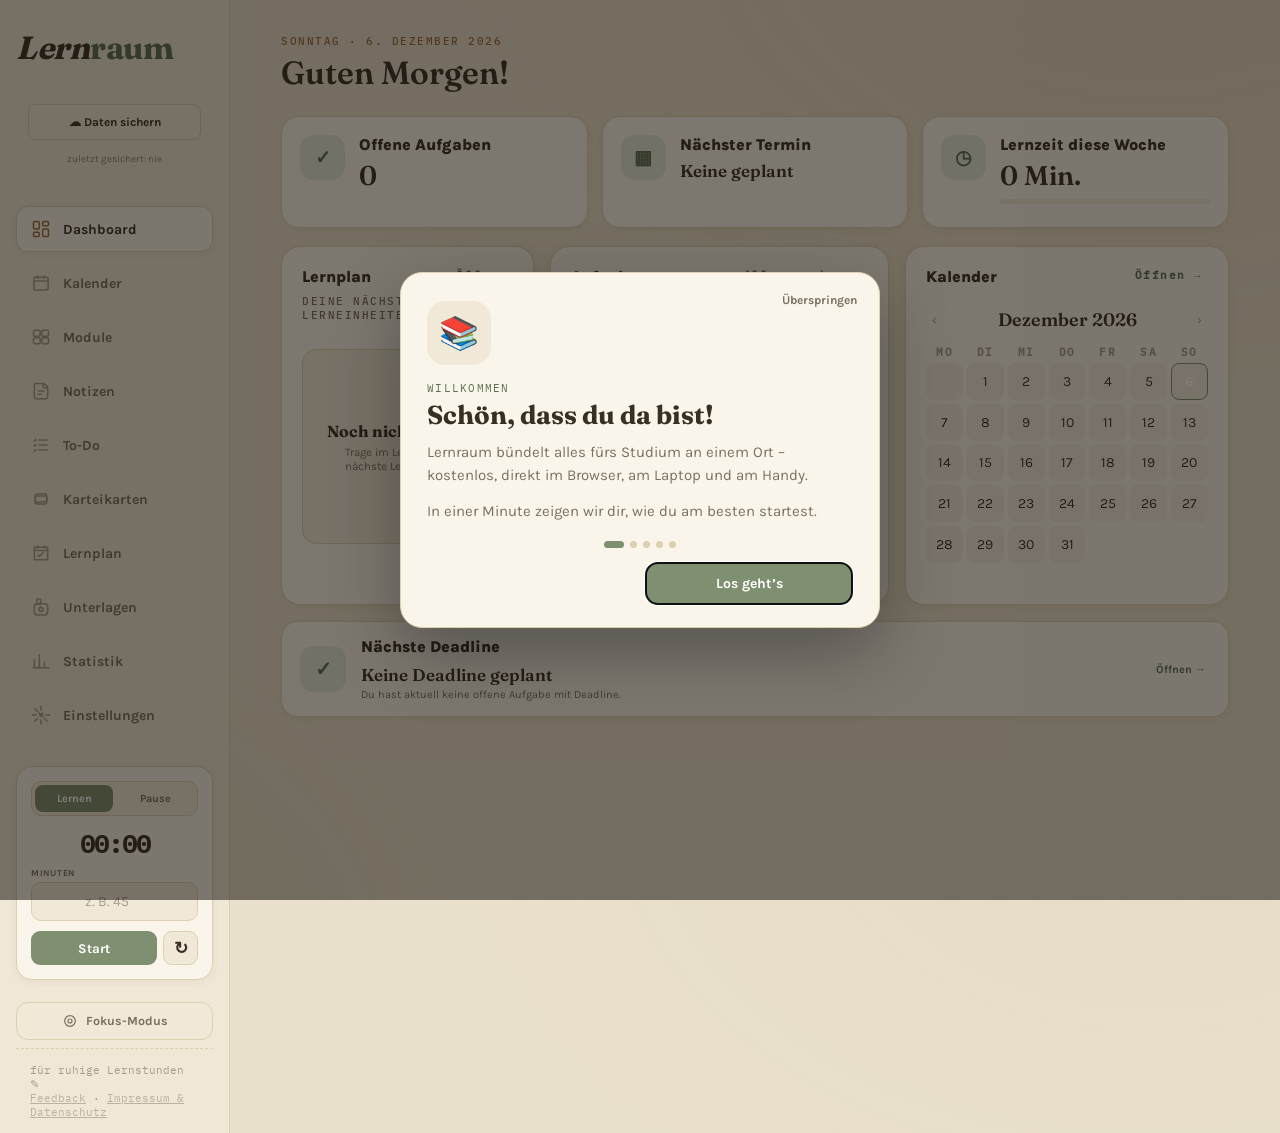
==== index.html @ cc583089 "Code aufräumen und automatische Cloud-Synchronisierung reparieren - Ungenutzten Ordner modules/ entf" ====
<!-- ULTIMATE CACHE BUST 1789375002148255000 -->
<!-- GITHUB PAGES CACHE PURGE 9999999999999999999 -->
<!-- Cache bust 20260914-FORCE-RELOAD -->
<!DOCTYPE html>
<html lang="de">
<head>
<meta charset="utf-8"/>
<meta content="width=device-width, initial-scale=1.0" name="viewport"/>
<title>Lernraum – kostenlose Lern-App für Studium und Schule</title>
<meta name="description" content="Lernraum ist eine kostenlose Lern-App mit Notizen, Kalender, Karteikarten und Lernplänen. Direkt im Browser, auf Laptop und Handy."/>
<meta property="og:type" content="website"/>
<meta property="og:site_name" content="Lernraum"/>
<meta property="og:title" content="Lernraum – kostenlose Lern-App für Studium und Schule"/>
<meta property="og:description" content="Notizen, Kalender, Karteikarten und Lernpläne an einem Ort. Kostenlos, direkt im Browser."/>
<meta property="og:url" content="https://felixkuehsling.github.io/Lernraum/"/>
<meta property="og:image" content="https://felixkuehsling.github.io/Lernraum/assets/og-image.png"/>
<meta property="og:image:width" content="1200"/>
<meta property="og:image:height" content="630"/>
<meta property="og:locale" content="de_AT"/>
<meta name="twitter:card" content="summary_large_image"/>
<link rel="icon" href="favicon.ico" sizes="any"/>
<link rel="icon" type="image/png" sizes="32x32" href="assets/favicon-32.png"/>
<meta content="#7E9070" name="theme-color"/>
<meta content="yes" name="apple-mobile-web-app-capable"/>
<meta content="default" name="apple-mobile-web-app-status-bar-style"/>
<meta content="Lernraum" name="apple-mobile-web-app-title"/>
<link href="manifest.json" rel="manifest"/>
<link href="assets/app-icon-192.png" rel="apple-touch-icon"/>
<link href="assets/fonts/fonts.css" rel="stylesheet"/>
<link href="style.css?v=38" rel="stylesheet"/>
<style id="dashboard-v3-overrides">
/* Dashboard V3 - nur fuer die neue Startseite */
#view-dashboard .dash-new-stats{
  display:grid !important;
  grid-template-columns:repeat(3,minmax(0,1fr)) !important;
  gap:14px !important;
}
#view-dashboard .dash-new-stats .dash-new-stat{
  display:flex !important;
}
#view-dashboard .dash-new-stats .dash-new-stat:nth-child(2){
  display:flex !important;
}
#view-dashboard .dash-new-main-grid{
  display:grid !important;
  grid-template-columns:minmax(230px,.78fr) minmax(300px,1.05fr) minmax(300px,1fr) !important;
  gap:16px !important;
  align-items:stretch !important;
}
#view-dashboard .dash-plan-card{min-width:0 !important;}
#view-dashboard .dash-plan-preview{
  display:flex;
  flex-direction:column;
  gap:9px;
  margin-top:8px;
}
#view-dashboard .dash-plan-empty{
  min-height:195px;
  display:flex;
  flex-direction:column;
  align-items:center;
  justify-content:center;
  text-align:center;
  color:var(--ink-soft);
  background:var(--bg-soft);
  border:1px solid var(--line);
  border-radius:14px;
  padding:22px;
}
#view-dashboard .dash-plan-empty strong{
  color:var(--ink);
  font-family:'Fraunces',serif;
  font-size:16px;
  margin-bottom:4px;
}
#view-dashboard .dash-plan-item{
  display:grid;
  grid-template-columns:52px minmax(0,1fr) auto;
  align-items:center;
  gap:11px;
  padding:12px 13px;
  border:1px solid var(--line);
  border-radius:13px;
  background:var(--bg-soft);
}
#view-dashboard .dash-plan-date{
  text-align:center;
  padding-right:10px;
  border-right:1px solid var(--line);
}
#view-dashboard .dash-plan-date strong{
  display:block;
  font-family:'Fraunces',serif;
  font-size:19px;
  line-height:1;
}
#view-dashboard .dash-plan-date span{
  display:block;
  margin-top:3px;
  color:var(--ink-faint);
  font:9px 'IBM Plex Mono',monospace;
  text-transform:uppercase;
}
#view-dashboard .dash-plan-info{min-width:0;}
#view-dashboard .dash-plan-info strong,
#view-dashboard .dash-plan-info small{
  display:block;
  overflow:hidden;
  text-overflow:ellipsis;
  white-space:nowrap;
}
#view-dashboard .dash-plan-info strong{font-size:12.5px;}
#view-dashboard .dash-plan-info small{margin-top:4px;color:var(--ink-soft);font-size:10.5px;}
#view-dashboard .dash-plan-time{color:var(--sage-dark);font:10px 'IBM Plex Mono',monospace;white-space:nowrap;}
#view-dashboard .dash-deadline-bar{
  width:100% !important;
  display:flex !important;
  align-items:center !important;
  gap:15px !important;
  margin-top:16px !important;
  padding:15px 18px !important;
  background:var(--surface) !important;
  border:1px solid var(--line) !important;
  border-radius:16px !important;
  box-shadow:var(--shadow-sm) !important;
}
#view-dashboard .dash-deadline-icon{
  width:46px;height:46px;flex:0 0 46px;display:grid;place-items:center;
  border-radius:14px;background:var(--sage-tint);color:var(--sage-dark);font-size:20px;font-weight:700;
}
#view-dashboard .dash-deadline-content{flex:1;min-width:0;}
#view-dashboard .dash-deadline-title{
  margin-top:3px;font-family:'Fraunces',serif;font-size:17px;font-weight:600;color:var(--ink);
  overflow:hidden;text-overflow:ellipsis;white-space:nowrap;
}
#view-dashboard .dash-deadline-meta{margin-top:3px;color:var(--ink-soft);font-size:11px;}
#view-dashboard .dash-deadline-open{
  flex:0 0 auto;border:0;background:transparent;color:var(--sage-dark);font-size:11px;font-weight:700;cursor:pointer;padding:8px 4px;
}
#view-dashboard .dash-deadline-bar.urgent{border-color:rgba(166,95,73,.35) !important;}
#view-dashboard .dash-deadline-bar.urgent .dash-deadline-icon{background:var(--rust-tint);color:var(--rust);}
#view-dashboard .dash-cal-extra-dots{
  position:absolute;left:50%;bottom:3px;transform:translateX(-50%);display:flex;gap:2px;pointer-events:none;
}
#view-dashboard .dash-cal-extra-dot{width:4px;height:4px;border-radius:50%;display:block;}
#view-dashboard .dash-cal-extra-dot.task{background:var(--sage-dark);}
#view-dashboard .dash-cal-extra-dot.plan{background:var(--dusk);}
#view-dashboard .mini-cal-day.today .dash-cal-extra-dot{background:#fff;}
#view-dashboard .dash-new-bottom-grid{display:none !important;}
@media(max-width:1150px){
  #view-dashboard .dash-new-stats{grid-template-columns:repeat(3,minmax(0,1fr)) !important;}
  #view-dashboard .dash-new-main-grid{grid-template-columns:1fr 1fr !important;}
  #view-dashboard .dash-calendar-card{grid-column:1/-1 !important;}
}
@media(max-width:760px){
  #view-dashboard .dash-new-stats,#view-dashboard .dash-new-main-grid{grid-template-columns:1fr !important;}
  #view-dashboard .dash-calendar-card{grid-column:auto !important;}
  #view-dashboard .dash-deadline-bar{align-items:flex-start !important;flex-wrap:wrap !important;}
  #view-dashboard .dash-deadline-open{width:100%;padding-left:61px;text-align:left;}
  #view-dashboard .dash-plan-item{grid-template-columns:46px minmax(0,1fr);}
  #view-dashboard .dash-plan-time{grid-column:2;}
}
/* ============================================================
   DASHBOARD – EINHEITLICHE ÜBERSCHRIFTEN
   Alle Kartenüberschriften wie "Offene Aufgaben"
============================================================ */
#view-dashboard .dash-stat-title,
#view-dashboard .dash-section-title,
#view-dashboard .dash-deadline-content > .eyebrow {
  font-family:'Karla', sans-serif !important;
  font-size:12px !important;
  font-weight:700 !important;
  line-height:1.25 !important;
  letter-spacing:0 !important;
  text-transform:none !important;
  color:var(--ink) !important;
}
#view-dashboard .dash-section-title,
#view-dashboard .dash-deadline-content > .eyebrow {
  margin:0 !important;
}
#view-dashboard .dash-card-header {
  align-items:flex-start !important;
}
</style>
<style id="calendar-events-fix">.lr-cal-day{overflow:visible!important;}.lr-cal-events{overflow:visible!important;}</style>
<style id="dashboard-heading-final-fix">
/* FINAL: alle Dashboard-Kartenüberschriften exakt gleich */
#view-dashboard .dash-card-title{
  font-family:'Karla', sans-serif !important;
  font-size:16px !important;
  font-weight:800 !important;
  line-height:1.25 !important;
  letter-spacing:0 !important;
  text-transform:none !important;
  color:var(--ink) !important;
  margin:0 0 7px 0 !important;
}
#view-dashboard .dash-new-stat{
  align-items:flex-start !important;
}
#view-dashboard .dash-stat-content{
  display:flex !important;
  flex-direction:column !important;
  align-items:flex-start !important;
  justify-content:flex-start !important;
  min-width:0 !important;
}
#view-dashboard .dash-stat-number{
  margin:0 !important;
}
#view-dashboard .dash-stat-progress{
  margin-top:9px !important;
}
#view-dashboard .dash-card-header{
  align-items:flex-start !important;
}
/* "Meine Aufgaben" bleibt alleine, ohne zweite Heute-Registerkarte */
#view-dashboard .dash-task-tabs{
  gap:0 !important;
}
</style>
</head>
     <script data-goatcounter="https://lernraum.goatcounter.com/count"
           async src="//gc.zgo.at/count.js"></script>
<body>
<div class="app">
<!-- ======================================================
         SIDEBAR
 ======================================================= -->
<div class="sidebar">
<div class="brand">
      Lern<span>raum</span>
</div>
<button id="lernraum-sync-button" class="sync-button" onclick="openSyncDialog()" type="button" style="width:calc(100% - 24px); margin:12px 12px 0 12px; padding:10px 0; border:1px solid var(--line); border-radius:8px; background:var(--bg-soft); color:var(--ink); font-family:inherit; font-size:12px; font-weight:700; cursor:pointer;">☁ Daten sichern</button>
<div id="lernraum-sync-status" style="margin:5px 12px 0 12px; text-align:center; font-family:inherit; font-size:10px; line-height:1.3; color:var(--ink); opacity:.55;">zuletzt gesichert: nie</div>
<button class="pwa-install-btn" hidden="" id="pwa-install-btn" onclick="installLernraumApp()" type="button">
<span aria-hidden="true">↧</span>
<span>App installieren</span>
</button>
<div style="padding:12px 0;"></div>
<div class="nav-item active" data-view="dashboard">
<svg class="ico" fill="none" stroke="currentColor" stroke-width="1.8" viewbox="0 0 24 24">
<rect height="9" rx="1.5" width="7" x="3" y="3"></rect>
<rect height="5" rx="1.5" width="7" x="14" y="3"></rect>
<rect height="9" rx="1.5" width="7" x="14" y="12"></rect>
<rect height="5" rx="1.5" width="7" x="3" y="16"></rect>
</svg>
       Dashboard
   </div>
<div class="nav-item" data-view="calendar">
<svg class="ico" fill="none" stroke="currentColor" stroke-width="1.8" viewbox="0 0 24 24">
<rect height="15.5" rx="2" width="17" x="3.5" y="5"></rect>
<path d="M3.5 9.5h17M8 3v4M16 3v4"></path>
</svg>
    Kalender
   </div>
<div class="nav-item" data-view="modules">
<svg class="ico" fill="none" stroke="currentColor" stroke-width="1.8" viewbox="0 0 24 24">
<rect height="7" rx="1.5" width="8" x="3" y="4"></rect>
<rect height="7" rx="1.5" width="8" x="13" y="4"></rect>
<rect height="7" rx="1.5" width="8" x="3" y="13"></rect>
<rect height="7" rx="1.5" width="8" x="13" y="13"></rect>
</svg>
    Module
   </div>
<div class="nav-item" data-view="notes">
<svg class="ico" fill="none" stroke="currentColor" stroke-width="1.8" viewbox="0 0 24 24">
<path d="M4 19.5V4.8a1.8 1.8 0 0 1 1.8-1.8h9.4L20 6.8V19.5a1.8 1.8 0 0 1-1.8 1.8H5.8A1.8 1.8 0 0 1 4 19.5Z"></path>
<path d="M14.5 3v3.2A1.8 1.8 0 0 0 16.3 8H20"></path>
<path d="M8 12h8M8 16h5"></path>
</svg>
    Notizen
   </div>
<div class="nav-item" data-view="todo">
<svg class="ico" fill="none" stroke="currentColor" stroke-width="1.8" viewbox="0 0 24 24">
<path d="M9 6h11M9 12h11M9 18h11"></path>
<path d="m3.5 6 1 1 2-2M3.5 12l1 1 2-2M3.5 18l1 1 2-2"></path>
</svg>
    To-Do
   </div>
<div class="nav-item" data-view="cards">
<svg class="ico" fill="none" stroke="currentColor" stroke-width="1.8" viewbox="0 0 24 24">
<rect height="9.5" rx="2" transform="rotate(-4 12 10)" width="14" x="5" y="6"></rect>
<rect height="9.5" rx="2" width="14" x="5" y="8.5"></rect>
</svg>
    Karteikarten
   </div>
<div class="nav-item" data-view="planner">
<svg class="ico" fill="none" stroke="currentColor" stroke-width="1.8" viewbox="0 0 24 24">
<path d="M4 5h16v15H4zM8 3v4M16 3v4M4 9h16"></path>
<path d="m8 14 2 2 5-5"></path>
</svg>
       Lernplan
   </div>
<div class="nav-item" data-view="docs">
<svg class="ico" fill="none" stroke="currentColor" stroke-width="1.8" viewbox="0 0 24 24">
<rect height="6.5" rx="1" width="4.5" x="7" y="2.5"></rect>
<rect height="13.5" rx="3.5" width="16" x="4" y="8"></rect>
<circle cx="12" cy="15" r="2.3"></circle>
<path d="M12 12.7v-1.2"></path>
</svg>
       Unterlagen
   </div>
<div class="nav-item" data-view="stats">
<svg class="ico" fill="none" stroke="currentColor" stroke-width="1.8" viewbox="0 0 24 24">
<path d="M4 20V10M10 20V4M16 20v-7M22 20H2"></path>
</svg>
       Statistik
   </div>
<div class="nav-item" data-view="settings">
<svg class="ico" fill="none" stroke="currentColor" stroke-width="1.8" viewbox="0 0 24 24">
<circle cx="12" cy="12" r="1.5"></circle>
<path d="M12 1v6m0 10v6M4.22 4.22l4.24 4.24m2.12 2.12l4.24 4.24M1 12h6m10 0h6M4.22 19.78l4.24-4.24m2.12-2.12l4.24-4.24M19.78 19.78l-4.24-4.24m-2.12-2.12l-4.24-4.24"></path>
</svg>
       Einstellungen
   </div>
<div class="lernuhr-widget" id="lernuhr-widget">
<div class="lernuhr-label">Lernuhr</div>
</div>
<div class="sidebar-foot">
        für ruhige Lernstunden ✎<br>
  <a href="#" onclick="openFeedbackDialog(); return false;" style="color:inherit; font-size:11px; opacity:.7;">Feedback</a> · 
<a href="rechtliches.html" style="color:inherit; font-size:11px; opacity:.7;">Impressum &amp; Datenschutz</a>
  </div>
</div>
<!-- ======================================================
       HAUPTBEREICH
======================================================= -->
<div class="main">
<!-- ====================================================
          DASHBOARD
  ===================================================== -->
<div class="view active" id="view-dashboard">
  <div class="dash-new-head">
    <div class="eyebrow" id="dash-date"></div>
    <h1 class="view-title" id="dash-greeting">Guten Tag!</h1>
  </div>
  <div class="dash-new-stats">
    <div class="dash-new-stat">
      <div class="dash-stat-icon">&#10003;</div>
      <div class="dash-stat-content">
        <div class="dash-card-title">Offene Aufgaben</div>
        <div class="dash-stat-number" id="stat-todos">0</div>
      </div>
    </div>
    <div class="dash-new-stat">
      <div class="dash-stat-icon">&#9638;</div>
      <div class="dash-stat-content">
        <div class="dash-card-title">N&auml;chster Termin</div>
        <div class="dash-stat-number dash-stat-next" id="stat-next">-</div>
      </div>
    </div>
    <div class="dash-new-stat">
      <div class="dash-stat-icon sage">&#9719;</div>
      <div class="dash-stat-content" style="width:100%;">
        <div class="dash-card-title">Lernzeit diese Woche</div>
        <div class="dash-stat-number" id="dash-week-learning">0 Min.</div>
        <div class="dash-stat-progress">
          <div id="dash-stat-progress-fill" style="width:0%"></div>
        </div>
      </div>
    </div>
  </div>
  <div class="dash-new-main-grid">
    <div class="dash-new-card dash-plan-card">
      <div class="dash-card-header">
        <div>
          <div class="dash-card-title">Lernplan</div>
          <div class="dash-section-date">Deine n&auml;chsten Lerneinheiten</div>
        </div>
        <button class="link-btn" onclick="goToView('planner')">&Ouml;ffnen &rarr;</button>
      </div>
      <div class="dash-plan-preview" id="dash-plan-preview">
        <div class="dash-plan-empty">
          <strong>Noch nichts geplant</strong>
          <span>Trage im Lernplan deine n&auml;chste Lerneinheit ein.</span>
        </div>
      </div>
    </div>
    <div class="dash-new-card">
      <div class="dash-card-header">
        <div class="dash-card-title">Aufgaben</div>
        <button class="link-btn" onclick="goToView('todo')">Alle ansehen &rarr;</button>
      </div>
      <div class="dash-task-tabs">
        <span class="active">Meine Aufgaben</span>
      </div>
      <ul class="mini-list dash-task-list" id="dash-todo-preview"></ul>
      <div class="dash-inline-add">
        <input type="text" id="dash-quick-todo" placeholder="Neue Aufgabe..." onkeydown="if(event.key==='Enter') quickAddTodo()">
        <button onclick="quickAddTodo()" title="Aufgabe hinzuf&uuml;gen">+</button>
      </div>
    </div>
    <div class="dash-new-card dash-calendar-card">
      <div class="dash-card-header">
        <div class="dash-card-title">Kalender</div>
        <button class="link-btn" onclick="goToView('calendar')">&Ouml;ffnen &rarr;</button>
      </div>
      <div class="mini-cal-nav">
        <button class="icon-btn" onclick="dashCalShift(-1)" aria-label="Vorheriger Monat">&lsaquo;</button>
        <h3 id="dash-cal-label"></h3>
        <button class="icon-btn" onclick="dashCalShift(1)" aria-label="N&auml;chster Monat">&rsaquo;</button>
      </div>
      <div class="mini-cal-grid" id="dash-cal-dow-row"></div>
      <div class="mini-cal-grid" id="dash-cal-grid"></div>
    </div>
  </div>
  <div class="dash-deadline-bar" id="dash-deadline-bar">
    <div class="dash-deadline-icon">&#10003;</div>
    <div class="dash-deadline-content">
      <div class="dash-card-title">N&auml;chste Deadline</div>
      <div class="dash-deadline-title" id="dash-deadline-title">Keine Deadline geplant</div>
      <div class="dash-deadline-meta" id="dash-deadline-meta"></div>
    </div>
    <button class="dash-deadline-open" onclick="goToView('todo')">&Ouml;ffnen &rarr;</button>
  </div>
  <!-- Kompatibilitaet fuer bestehende app.js: diese alten Dashboard-Ziele bleiben unsichtbar vorhanden. -->
  <div hidden aria-hidden="true">
    <span id="stat-notes">0</span>
    <span id="dash-today-label"></span>
    <ul id="dash-upcoming"></ul>
    <div id="dash-today-tasks">
    <span id="dash-todos-today"></span>
    <span id="dash-next-detail"></span>
    <span id="dash-task-today-count"></span>
  </div>
    <span id="dash-progress-time"></span>
    <span id="dash-progress-message"></span>
    <div id="dash-progress-line-fill"></div>
    <div id="dash-due-cards"></div>
    <div id="dash-week-bars"></div>
  </div>
</div>
<!-- ====================================================
       NOTIZEN
===================================================== -->
<div class="view" id="view-notes">
<div class="view-head">
<div>
<div class="eyebrow">
             Notizbereich
         </div>
<h1 class="view-title">
             Notizen
         </h1>
</div>
<button class="btn" onclick="createNote()">
        + Neue Notiz
    </button>
</div>
<div id="note-folder-chips" style="margin-bottom:12px;padding:0 12px;"></div>
<div class="notes-layout">
<div>
<div class="note-list-tools">
<input id="note-search" oninput="renderNotesList()" placeholder="Notizen durchsuchen…" type="text"/>
<select id="note-sort" onchange="renderNotesList()">
<option value="updated">
               Zuletzt bearbeitet
             </option>
<option value="title">
               Titel
             </option>
<option value="favorite">
               Favoriten zuerst
             </option>
</select>
<button class="btn ghost small" id="trash-toggle" onclick="toggleTrashView()">
             Papierkorb
         </button>
</div>
<div class="notes-list" id="notes-list"></div>
</div>
<div class="card note-editor" id="note-editor-wrap"></div>
</div>
</div>
<!-- ====================================================
       KALENDER
       calendar-redesign-v3.js ersetzt diesen Inhalt komplett.
       Fallback bewusst nur Monat + Woche.
===================================================== -->
<div class="view" id="view-calendar">
<div class="view-head">
<div class="eyebrow">
             Termine &amp; Fristen
         </div>
<h1 class="view-title">
             Kalender
         </h1>
</div>
<div class="cal-layout">
<div class="card">
<div class="cal-nav">
<button class="icon-btn" onclick="calShift(-1)">
                 ←
             </button>
<h3 id="cal-label"></h3>
<button class="icon-btn" onclick="calShift(1)">
      →
  </button>
<div class="cal-view-switch">
<button class="cal-view-btn active" data-view="month" onclick="setCalViewMode('month')">
          Monat
      </button>
<button class="cal-view-btn" data-view="week" onclick="setCalViewMode('week')">
          Woche
      </button>
</div>
</div>
<div id="cal-month-wrap">
<div class="cal-grid" id="cal-dow-row"></div>
<div class="cal-grid" id="cal-grid"></div>
</div>
<div id="cal-week-wrap" style="display:none; overflow-x:auto;"></div>
<div id="cal-day-wrap" style="display:none;"></div>
</div>
<div class="card day-panel">
<h4 id="day-panel-title">
    Eintrag
  </h4>
<div class="event-form">
<input id="event-date" type="date"/>
<input autocomplete="off" id="event-time-simple" inputmode="numeric" placeholder="z. B. 14:30" type="text"/>
<input id="event-title" placeholder="Titel des Termins" type="text"/>
<select id="event-module">
<option value="">Kein Modul</option>
</select>
<select id="event-recur">
<option value="none">
      Keine Wiederholung
    </option>
</select>
<button class="btn small" onclick="addEvent()">
    Hinzufügen
             </button>
</div>
<div id="day-events"></div>
<div class="upcoming-title">
             Demnächst
         </div>
<div id="upcoming-events"></div>
</div>
</div>
</div>
<!-- ====================================================
       EINSTELLUNGEN
===================================================== -->
<style>
.settings-toggle {
  position: relative;
  display: inline-flex;
  width: 50px;
  height: 28px;
  background: var(--line);
  border-radius: 14px;
  cursor: pointer;
  transition: background 0.3s ease;
  border: none;
  padding: 0;
}
.settings-toggle.active {
  background: var(--sage);
}
.settings-toggle::after {
  content: '';
  position: absolute;
  width: 24px;
  height: 24px;
  background: white;
  border-radius: 50%;
  top: 2px;
  left: 2px;
  transition: left 0.3s ease;
}
.settings-toggle.active::after {
  left: 24px;
}
</style>

<div class="view" id="view-settings">
<div class="view-head">
<div>
<div class="eyebrow">EINSTELLUNGEN</div>
<h1 class="view-title">Konfiguration</h1>
</div>
</div>

<!-- BENACHRICHTIGUNGEN -->
<div class="card">
<div style="display:flex; align-items:flex-start; justify-content:space-between; margin-bottom:20px; padding-bottom:20px; border-bottom:1px solid var(--line);">
<div style="flex:1;">
<h3 style="margin:0 0 4px 0; font-size:15px; font-weight:600;">Benachrichtigungen</h3>
<p style="margin:0; font-size:12px; color:var(--text-secondary);">Erinnerungen für Ereignisse</p>
</div>
<button class="settings-toggle" id="notif-toggle" onclick="toggleNotifications()" style="margin-left:12px; margin-top:2px;"></button>
</div>
<div id="notif-settings" style="display:none; margin-top:15px; padding-top:15px; border-top:1px solid var(--line);">
<div style="margin-bottom:14px;">
<label style="display:block; margin-bottom:8px; font-size:12px; font-weight:600; color:var(--text-secondary);">Kalender-Einträge</label>
<select id="cal-time" style="padding:10px 12px; border-radius:6px; border:1px solid var(--line); width:100%; font-size:13px; background:var(--bg-soft); color:var(--text);">
<option value="week">1 Woche vorher</option>
<option value="3days">3 Tage vorher</option>
<option value="day" selected>1 Tag vorher</option>
<option value="hour">1 Stunde vorher</option>
</select>
</div>
<div style="margin-bottom:14px;">
<label style="display:block; margin-bottom:8px; font-size:12px; font-weight:600; color:var(--text-secondary);">Abgabetermine</label>
<select id="deadline-time" style="padding:10px 12px; border-radius:6px; border:1px solid var(--line); width:100%; font-size:13px; background:var(--bg-soft); color:var(--text);">
<option value="week">1 Woche vorher</option>
<option value="3days" selected>3 Tage vorher</option>
<option value="day">1 Tag vorher</option>
<option value="hour">1 Stunde vorher</option>
</select>
</div>
<button class="btn" onclick="saveNotificationSettings()" style="width:100%; font-size:12px;">Speichern</button>
</div>
</div>

<!-- DESIGN -->
<div class="card" style="margin-top:12px;">
<div style="display:flex; align-items:flex-start; justify-content:space-between;">
<div style="flex:1;">
<h3 style="margin:0 0 4px 0; font-size:15px; font-weight:600;">Erscheinungsbild</h3>
<p style="margin:0; font-size:12px; color:var(--text-secondary);">Dunkel-Modus</p>
</div>
<button class="settings-toggle" id="theme-toggle-settings" onclick="toggleTheme()" style="margin-left:12px; margin-top:2px;"></button>
</div>
</div>

<!-- EINFÜHRUNG -->
<div class="card" style="margin-top:12px;">
<div style="display:flex; align-items:center; justify-content:space-between; gap:12px;">
<div style="flex:1;">
<h3 style="margin:0 0 4px 0; font-size:15px; font-weight:600;">Einführung</h3>
<p style="margin:0; font-size:12px; color:var(--text-secondary);">Kurzer Rundgang durch alle Funktionen</p>
</div>
<button class="btn" onclick="openLernraumTour()" style="font-size:12px; white-space:nowrap;">▶ Ansehen</button>
</div>
</div>

<!-- KONTO & SYNC -->
<div class="card" style="margin-top:12px;">
<h3 style="margin:0 0 8px 0; font-size:15px; font-weight:600;">Synchronisierung</h3>
<p style="margin:0 0 14px 0; font-size:12px; color:var(--text-secondary);">Deine Daten sicher speichern</p>
<div id="sync-status-settings" style="padding:12px; background:var(--bg-soft); border-radius:6px; font-size:12px; margin-bottom:12px;">
<span id="sync-status-text" style="color:var(--text-secondary);">Nicht verbunden</span>
</div>
<div id="sync-actions-settings" style="display:flex; flex-direction:column; gap:8px;">
<button class="btn" onclick="initiateSyncLogin()" style="width:100%; font-size:12px;">Anmelden</button>
<button class="btn ghost" onclick="openSyncPanel()" style="width:100%; font-size:12px;">Einstellungen</button>
</div>
<div id="sync-logout-section" style="display:none; margin-top:10px; flex-direction:column; gap:8px;">
<button class="btn" onclick="openSyncPanel()" style="width:100%; font-size:12px;">Synchronisieren</button>
<button class="btn ghost" onclick="initiateSyncLogout()" style="width:100%; font-size:12px; color:var(--error);">Abmelden</button>
</div>
</div>
   <p style="margin-top:20px; text-align:center; font-size:11px; opacity:.6;">
     <a href="#" onclick="openFeedbackDialog(); return false;" style="color:inherit;">Feedback &amp; Ideen</a> ·
<a href="rechtliches.html" style="color:inherit;">Impressum &amp; Datenschutz</a>
   </p>
</div>
<!-- ====================================================
       TO-DO
===================================================== -->
<div class="view" id="view-todo">
<div class="view-head">
<div>
<div class="eyebrow">
             Aufgaben · Fristen · Projekte
         </div>
<h1 class="view-title">
             Aufgaben
         </h1>
</div>
<button class="btn" onclick="workspaceNewTask()">
      + Neue Aufgabe
  </button>
</div>
<div class="workspace-bar">
<div class="workspace-tabs" id="task-range-tabs">
<button class="workspace-tab active" data-range="week" onclick="workspaceSetRange('week')">
          Diese Woche
      </button>
<button class="workspace-tab" data-range="month" onclick="workspaceSetRange('month')">
          Diesen Monat
      </button>
<button class="workspace-tab" data-range="all" onclick="workspaceSetRange('all')">
          Alle Aufgaben
      </button>
<button class="workspace-tab" data-range="deadlines" onclick="workspaceSetRange('deadlines')">
          Fristen &amp; Abgaben
  </button>
</div>
<div class="workspace-tools">
<select class="workspace-filter" id="task-module-filter" onchange="workspaceTaskFilterChanged()"></select>
<select class="workspace-filter" id="task-status-filter" onchange="workspaceTaskFilterChanged()">
<option value="all">
       Alle Status
      </option>
<option value="idee">
       Idee
      </option>
<option value="geplant">
       Geplant
      </option>
<option value="bearbeitung">
       In Bearbeitung
      </option>
<option value="erledigt">
       Erledigt
      </option>
</select>
<select class="workspace-filter" id="task-sort" onchange="workspaceTaskFilterChanged()">
<option value="deadline">
             Deadline ↑
           </option>
<option value="progress">
             Fortschritt ↓
           </option>
<option value="title">
             Titel A–Z
           </option>
<option value="module">
             Modul A–Z
           </option>
</select>
<button class="view-kind-btn active" data-display="table" onclick="workspaceSetDisplay('table')">
           ☷ Tabelle
       </button>
<button class="view-kind-btn" data-display="board" onclick="workspaceSetDisplay('board')">
           ▦ Board
       </button>
</div>
</div>
<p class="range-note" id="task-range-note"></p>
<div id="workspace-task-content"></div>
</div>
<!-- ====================================================
          MODULE
===================================================== -->
<div class="view" id="view-modules">
<div class="view-head">
<div>
<div class="eyebrow">
             Fächer &amp; Semester
           </div>
<h1 class="view-title">
             Module
           </h1>
</div>
<button class="btn" onclick="workspaceNewModule()">
           + Neues Modul
      </button>
</div>
<div class="workspace-bar">
<div class="workspace-tabs">
<button class="workspace-tab active">
             Module dieses Semester
           </button>
</div>
<div class="workspace-tools">
<span class="range-note" id="module-summary" style="margin:0;"></span>
</div>
</div>
<div class="module-grid" id="module-grid"></div>
</div>
<!-- ====================================================
       KARTEIKARTEN
===================================================== -->
<div class="view" id="view-cards">
<div class="view-head">
<div>
<div class="eyebrow">
             Karteikarten
        </div>
<h1 class="view-title">
          Erstellen &amp; Üben
        </h1>
</div>
</div>
<div class="fc-mode-switch">
<button class="fc-mode-btn-item" data-mode="manage" onclick="setFcMode('manage')">
        Erstellen
    </button>
<button class="fc-mode-btn-item" data-mode="study" onclick="setFcMode('study')">
        Übungsmodus
    </button>
<button class="fc-mode-btn-item" data-mode="game" onclick="setFcMode('game')">
        Spielemodus
    </button>
</div>
<div class="card" id="fc-manage-wrap">
<div class="fc-create-form">
<input id="fc-new-front" placeholder="Begriff" type="text"/>
<input id="fc-new-back" placeholder="Bedeutung" type="text"/>
<div id="fc-module-filter" style="margin-bottom:0;padding:0;"></div>
<button class="btn" onclick="saveNewCard()">
      Speichern
  </button>
</div>
<div class="fc-tools-row">
<button class="btn ghost small" onclick="exportCardsCsv()">
      CSV exportieren
  </button>
<label class="btn ghost small" for="card-csv-input">
        CSV importieren
    </label>
<input accept=".csv,text/csv" hidden="" id="card-csv-input" onchange="importCardsCsv(event)" type="file"/>
</div>
<div class="fc-manage-list" id="fc-manage-list"></div>
</div>
<div class="card" id="fc-study-wrap" style="display:none;">
<div class="study-wrap" id="study-content"></div>
</div>
<div class="card" id="fc-game-wrap" style="display:none;">
<div class="study-wrap" id="game-content"></div>
</div>
</div>
<!-- ====================================================
       STATISTIK
===================================================== -->
<div class="view" id="view-stats">
<div class="view-head">
<div>
<div class="eyebrow">
             Dein Fortschritt
           </div>
<h1 class="view-title">
             Lernstatistik
           </h1>
</div>
<button class="btn ghost small" onclick="resetLearningHistory()">
           Verlauf zurücksetzen
      </button>
</div>
<div class="stat-grid" id="learning-stat-grid"></div>
<div class="dash-grid">
<div class="card">
<div class="eyebrow">
             Lernzeit · letzte 7 Tage
           </div>
<div class="large-week-chart" id="stats-week-chart"></div>
</div>
<div class="card">
<div class="eyebrow">
             Nach Fach
           </div>
<div id="stats-subjects"></div>
</div>
</div>
</div>
<!-- ====================================================
         LERNPLAN
===================================================== -->
<div class="view" id="view-planner">
<div class="view-head">
<div>
<div class="eyebrow">Dein persönlicher Lernplan</div>
<h1 class="view-title">Lernplan</h1>
<div class="view-sub">Lege selbst fest, was du an welchem Tag lernen möchtest.</div>
</div>
</div>
<div class="planner-layout planner-manual-layout">
<div class="card planner-entry-card">
<div class="eyebrow">Lerneinheit eintragen</div>
<div class="planner-form planner-manual-form">
<label>
<span>Datum</span>
<input id="plan-date" type="date"/>
</label>
<label>
<span>Was möchtest du lernen?</span>
<input id="plan-title" placeholder="z. B. BWL Kapitel 3" type="text"/>
</label>
<label>
<span>Details</span>
<textarea id="plan-details" placeholder="z. B. Seiten 40–55 lesen und Zusammenfassung schreiben" rows="4"></textarea>
</label>
<label>
<span>Dauer (optional)</span>
<input id="plan-duration" min="5" placeholder="z. B. 60" step="5" type="number"/>
</label>
<label>
<span>Modul</span>
<select id="plan-module" style="width:100%;padding:8px 12px;border:1px solid var(--line);border-radius:8px;background:var(--bg-soft);color:var(--ink);font-family:inherit;cursor:pointer;"></select>
</label>
<div class="planner-form-actions">
<button class="btn" id="plan-save-btn" onclick="createStudyPlan()" type="button">+ Eintragen</button>
<button class="btn ghost" hidden="" id="plan-cancel-edit" onclick="cancelStudyPlanEdit()" type="button">Abbrechen</button>
</div>
</div>
</div>
<div class="card planner-list-card">
<div class="card-head-row planner-list-head">
<div>
<div class="eyebrow">Dein Plan</div>
<div class="planner-list-sub" id="plan-module-filter" style="display:inline;"></div>
</div>
<button class="link-btn" onclick="addPlanTasksToTodos()" type="button">Offene Einträge zu To-Do →</button>
</div>
<div id="study-plan-list"></div>
</div>
</div>
</div>
<!-- ====================================================
       UNTERLAGEN
===================================================== -->
<div class="view" id="view-docs">
<div class="view-head">
<div>
<div class="eyebrow">
             Dateien &amp; Material
        </div>
<h1 class="view-title">
             Unterlagen
        </h1>
</div>
</div>
<div class="card">
<div class="doc-upload-row">
<div class="folder-row" id="doc-folder-chips" style="margin-bottom:0;"></div>
<label class="btn small" for="doc-file-input" style="cursor:pointer;">
             + Datei hochladen
        </label>
<input id="doc-file-input" onchange="handleDocUpload(event)" style="display:none;" type="file"/>
<span style="font-size:11.5px; color:var(--ink-faint);">
                bis 100 MB pro Datei
           </span>
</div>
<div class="folder-add" style="justify-content:center;">
<input id="doc-folder-input" placeholder="Neue Kategorie…" type="text"/>
<button class="btn ghost small" onclick="addDocFolder()">
                + Kategorie
           </button>
</div>
<div class="storage-meter" id="storage-meter"></div>
<div id="doc-list"></div>
</div>
</div>
</div>
</div>
<!-- ========================================================
       MODAL
========================================================= -->
<div class="modal-backdrop" hidden="" id="modal-backdrop" onclick="closeModalFromBackdrop(event)">
<div aria-modal="true" class="modal" id="app-modal" role="dialog"></div>
</div>
<!-- ========================================================
       TOAST
========================================================= -->
<div class="toast-wrap" id="toast-wrap"></div>
<!-- ========================================================
       SCRIPTS
========================================================= -->
<script src="vendor/supabase-2.117.2.js"></script>
<script src="app-v1.js?v=14" defer></script>
<script src="calendar-redesign-v3.js?v=1005" defer></script>
<script src="calendar-series.js?v=1" defer></script>
<script src="sync.js?v=304"></script>
<script src="settings-panel.js?v=303"></script>
<script src="feedback.js?v=1"></script>
<script src="onboarding.js?v=1" defer></script>
<script id="dashboard-v3-script">
(function(){
  'use strict';
  function esc(value){
    const d=document.createElement('div');
    d.textContent=value == null ? '' : String(value);
    return d.innerHTML;
  }
  function dateObj(value){
    if(!value) return null;
    const d = /^\d{4}-\d{2}-\d{2}$/.test(String(value))
      ? new Date(String(value)+'T00:00:00')
      : new Date(value);
    return isNaN(d) ? null : d;
  }
  function dateKey(value){
    const d=dateObj(value); if(!d) return '';
    return d.getFullYear()+'-'+String(d.getMonth()+1).padStart(2,'0')+'-'+String(d.getDate()).padStart(2,'0');
  }
  function todayStart(){ const d=new Date(); d.setHours(0,0,0,0); return d; }
  function getPlans(){
    if(typeof studyPlans !== 'undefined' && Array.isArray(studyPlans)) return studyPlans;
    try{
      const raw=localStorage.getItem('lernraum_study_plans');
      const parsed=raw ? JSON.parse(raw) : [];
      return Array.isArray(parsed) ? parsed : [];
    }catch(e){ return []; }
  }
  function renderPlanPreview(){
    const wrap=document.getElementById('dash-plan-preview');
    if(!wrap) return;
    const today=todayStart();
    const plans=getPlans()
      .filter(p=>p && !p.done && dateObj(p.date))
      .filter(p=>{ const d=dateObj(p.date); d.setHours(0,0,0,0); return d>=today; })
      .sort((a,b)=>String(a.date).localeCompare(String(b.date)))
      .slice(0,3);
    if(!plans.length){
      wrap.innerHTML='<div class="dash-plan-empty"><strong>Noch nichts geplant</strong><span>Trage im Lernplan deine n&auml;chste Lerneinheit ein.</span></div>';
      return;
    }
    wrap.innerHTML=plans.map(p=>{
      const d=dateObj(p.date);
      const wd=d.toLocaleDateString('de-DE',{weekday:'short'}).replace('.','');
      const detail=p.details || (p.duration ? 'ca. '+p.duration+' Min.' : d.toLocaleDateString('de-DE',{day:'2-digit',month:'2-digit'}));
      return '<div class="dash-plan-item">'+
        '<div class="dash-plan-date"><strong>'+d.getDate()+'</strong><span>'+esc(wd)+'</span></div>'+
        '<div class="dash-plan-info"><strong>'+esc(p.title || 'Lerneinheit')+'</strong><small>'+esc(detail)+'</small></div>'+
        (p.time ? '<div class="dash-plan-time">'+esc(p.time)+'</div>' : '')+
      '</div>';
    }).join('');
  }
  function renderDeadline(){
    const bar=document.getElementById('dash-deadline-bar');
    const title=document.getElementById('dash-deadline-title');
    const meta=document.getElementById('dash-deadline-meta');
    if(!bar || !title || !meta) return;
    const todos=(typeof state !== 'undefined' && Array.isArray(state.todos)) ? state.todos : [];
    const dated=todos.filter(t=>t && !t.done && !t.completed && dateObj(t.dueDate || t.deadline || t.date));
    dated.sort((a,b)=>dateObj(a.dueDate || a.deadline || a.date)-dateObj(b.dueDate || b.deadline || b.date));
    const next=dated[0];
    if(!next){
      bar.classList.remove('urgent');
      title.textContent='Keine Deadline geplant';
      meta.textContent='Du hast aktuell keine offene Aufgabe mit Deadline.';
      return;
    }
    const d=dateObj(next.dueDate || next.deadline || next.date);
    const day=new Date(d); day.setHours(0,0,0,0);
    const diff=Math.round((day-todayStart())/86400000);
    let when='F&auml;llig am '+d.toLocaleDateString('de-DE',{day:'2-digit',month:'2-digit',year:'numeric'});
    if(diff<0) when=Math.abs(diff)+' Tag'+(Math.abs(diff)===1?'':'e')+' &uuml;berf&auml;llig';
    if(diff===0) when='Heute f&auml;llig';
    if(diff===1) when='Morgen f&auml;llig';
    title.textContent=next.text || next.title || next.name || 'Aufgabe';
    meta.innerHTML=when+(next.priority ? ' &middot; Priorit&auml;t: '+esc(next.priority) : '');
    bar.classList.toggle('urgent',diff<=1);
  }
  function addCalendarDots(){
    const grid=document.getElementById('dash-cal-grid');
    if(!grid || typeof dashCalYear==='undefined' || typeof dashCalMonth==='undefined') return;
    const todos=(typeof state !== 'undefined' && Array.isArray(state.todos)) ? state.todos : [];
    const taskDates=new Set(todos.filter(t=>t && !t.done).map(t=>dateKey(t.dueDate || t.deadline || t.date)).filter(Boolean));
    const planDates=new Set(getPlans().filter(p=>p && !p.done).map(p=>dateKey(p.date)).filter(Boolean));
    grid.querySelectorAll('.dash-cal-extra-dots').forEach(el=>el.remove());
    grid.querySelectorAll('.mini-cal-day:not(.blank)').forEach(day=>{
      const n=parseInt(day.childNodes[0] && day.childNodes[0].textContent,10);
      if(!n) return;
      const iso=dashCalYear+'-'+String(dashCalMonth+1).padStart(2,'0')+'-'+String(n).padStart(2,'0');
      const kinds=[];
      if(taskDates.has(iso)) kinds.push('task');
      if(planDates.has(iso)) kinds.push('plan');
      if(!kinds.length) return;
      const dots=document.createElement('span');
      dots.className='dash-cal-extra-dots';
      dots.innerHTML=kinds.map(k=>'<span class="dash-cal-extra-dot '+k+'"></span>').join('');
      day.appendChild(dots);
    });
  }
  function refresh(){
    renderPlanPreview();
    renderDeadline();
    setTimeout(addCalendarDots,20);
  }
  /* Erst nach dem Laden von app-v1.js (defer) einhängen – vorher gibt es
     renderDashboard noch nicht und die Aufgaben sind noch nicht geladen. */
  let hooked=false;
  function installHooks(){
    if(hooked) return;
    if(typeof window.renderDashboard==='function'){
      hooked=true;
      const original=window.renderDashboard;
      window.renderDashboard=function(){
        const result=original.apply(this,arguments);
        setTimeout(refresh,0);
        return result;
      };
    }
    if(typeof window.dashCalShift==='function'){
      const originalShift=window.dashCalShift;
      window.dashCalShift=function(){
        const result=originalShift.apply(this,arguments);
        setTimeout(addCalendarDots,30);
        return result;
      };
    }
  }
  function start(){
    installHooks();
    refresh();
    setTimeout(refresh,800);
    setTimeout(refresh,2500);
  }
  if(document.readyState==='loading') document.addEventListener('DOMContentLoaded',start);
  else start();
})();
</script>
<script src="notifications.js"></script>
</body>
</html>
---- assets/fonts/fonts.css ----
/* Schriftarten lokal eingebunden (statt Google Fonts) – Lizenz: SIL Open Font License, siehe LICENSE-*.txt */
@font-face{font-family:'Fraunces';font-style:normal;font-display:swap;font-weight:100 900;src:url(fraunces-latin-ext-opsz-normal.woff2) format('woff2');unicode-range:U+0100-02BA,U+02BD-02C5,U+02C7-02CC,U+02CE-02D7,U+02DD-02FF,U+0304,U+0308,U+0329,U+1D00-1DBF,U+1E00-1E9F,U+1EF2-1EFF,U+2020,U+20A0-20AB,U+20AD-20C0,U+2113,U+2C60-2C7F,U+A720-A7FF;}
@font-face{font-family:'Fraunces';font-style:normal;font-display:swap;font-weight:100 900;src:url(fraunces-latin-opsz-normal.woff2) format('woff2');unicode-range:U+0000-00FF,U+0131,U+0152-0153,U+02BB-02BC,U+02C6,U+02DA,U+02DC,U+0304,U+0308,U+0329,U+2000-206F,U+20AC,U+2122,U+2191,U+2193,U+2212,U+2215,U+FEFF,U+FFFD;}
@font-face{font-family:'Karla';font-style:normal;font-display:swap;font-weight:200 800;src:url(karla-latin-ext-wght-normal.woff2) format('woff2');unicode-range:U+0100-02BA,U+02BD-02C5,U+02C7-02CC,U+02CE-02D7,U+02DD-02FF,U+0304,U+0308,U+0329,U+1D00-1DBF,U+1E00-1E9F,U+1EF2-1EFF,U+2020,U+20A0-20AB,U+20AD-20C0,U+2113,U+2C60-2C7F,U+A720-A7FF;}
@font-face{font-family:'Karla';font-style:normal;font-display:swap;font-weight:200 800;src:url(karla-latin-wght-normal.woff2) format('woff2');unicode-range:U+0000-00FF,U+0131,U+0152-0153,U+02BB-02BC,U+02C6,U+02DA,U+02DC,U+0304,U+0308,U+0329,U+2000-206F,U+20AC,U+2122,U+2191,U+2193,U+2212,U+2215,U+FEFF,U+FFFD;}
@font-face{font-family:'IBM Plex Mono';font-style:normal;font-display:swap;font-weight:400;src:url(ibm-plex-mono-latin-ext-400-normal.woff2) format('woff2');unicode-range:U+0100-02BA,U+02BD-02C5,U+02C7-02CC,U+02CE-02D7,U+02DD-02FF,U+0304,U+0308,U+0329,U+1D00-1DBF,U+1E00-1E9F,U+1EF2-1EFF,U+2020,U+20A0-20AB,U+20AD-20C0,U+2113,U+2C60-2C7F,U+A720-A7FF;}
@font-face{font-family:'IBM Plex Mono';font-style:normal;font-display:swap;font-weight:400;src:url(ibm-plex-mono-latin-400-normal.woff2) format('woff2');unicode-range:U+0000-00FF,U+0131,U+0152-0153,U+02BB-02BC,U+02C6,U+02DA,U+02DC,U+0304,U+0308,U+0329,U+2000-206F,U+20AC,U+2122,U+2191,U+2193,U+2212,U+2215,U+FEFF,U+FFFD;}
@font-face{font-family:'IBM Plex Mono';font-style:normal;font-display:swap;font-weight:500;src:url(ibm-plex-mono-latin-ext-500-normal.woff2) format('woff2');unicode-range:U+0100-02BA,U+02BD-02C5,U+02C7-02CC,U+02CE-02D7,U+02DD-02FF,U+0304,U+0308,U+0329,U+1D00-1DBF,U+1E00-1E9F,U+1EF2-1EFF,U+2020,U+20A0-20AB,U+20AD-20C0,U+2113,U+2C60-2C7F,U+A720-A7FF;}
@font-face{font-family:'IBM Plex Mono';font-style:normal;font-display:swap;font-weight:500;src:url(ibm-plex-mono-latin-500-normal.woff2) format('woff2');unicode-range:U+0000-00FF,U+0131,U+0152-0153,U+02BB-02BC,U+02C6,U+02DA,U+02DC,U+0304,U+0308,U+0329,U+2000-206F,U+20AC,U+2122,U+2191,U+2193,U+2212,U+2215,U+FEFF,U+FFFD;}
---- style.css ----
:root {
  /* Farben */
  --bg: #EAE1CC;
  --bg-soft: #F1E9D8;
  --surface: #FAF5EA;
  --surface-alt: #F0E8D6;
  --ink: #382F24;
  --ink-soft: #7A7061;
  --ink-faint: #A69C8B;
  --line: #DDD0B0;
  --sage: #7E9070;
  --sage-dark: #5C6F51;
  --sage-tint: #E3E9DC;
  --clay: #BE8C57;
  --clay-dark: #9A6C39;
  --clay-tint: #F2E4CC;
  --rust: #A65F49;
  --rust-tint: #F2DED7;
  --dusk: #6E85A0;
  --dusk-tint: #E2E7EE;
  --plum: #8C6B87;
  --plum-tint: #EBE0E7;
  --shadow-sm: 0 2px 8px rgba(56,47,36,0.06);
  --shadow-md: 0 10px 30px rgba(56,47,36,0.10);
  --radius: 20px;

  /* TYPOGRAFIE SYSTEM - EINHEITLICH */
  /* Haupttitel (Page Headings) */
  --fs-h1: 32px;
  --fw-h1: 600;
  --ff-h1: 'Fraunces', serif;

  /* Sektion-Überschriften */
  --fs-h2: 20px;
  --fw-h2: 600;
  --ff-h2: 'Fraunces', serif;

  /* Unter-Überschriften */
  --fs-h3: 18px;
  --fw-h3: 600;
  --ff-h3: 'Fraunces', serif;

  /* Eyebrow/Label oben */
  --fs-eyebrow: 11px;
  --fw-eyebrow: 500;
  --ff-eyebrow: 'IBM Plex Mono', monospace;
  --ls-eyebrow: 1.5px;

  /* Standard Körpertext */
  --fs-body: 14px;
  --fw-body: 400;
  --ff-body: 'Karla', sans-serif;

  /* Kleine Labels/Tags */
  --fs-small: 12px;
  --fw-small: 600;

  /* Sehr klein (Mono) */
  --fs-micro: 10.5px;
  --ff-micro: 'IBM Plex Mono', monospace;
}
* { box-sizing: border-box; }
html, body { height: 100%; }
body {
  margin: 0;
  background:
    radial-gradient(1200px 800px at 90% -10%, rgba(190,140,87,0.07), transparent 60%),
    radial-gradient(1000px 700px at -10% 110%, rgba(126,144,112,0.08), transparent 60%),
    var(--bg);
  color: var(--ink);
  font-family: 'Karla', sans-serif;
  -webkit-font-smoothing: antialiased;
}
::selection { background: var(--clay-tint); }
button { font-family: inherit; }
.app { display: flex; min-height: 100vh; }
/* Sidebar */
.sidebar {
  width: 230px;
  flex-shrink: 0;
  background: var(--surface-alt);
  border-right: 1px solid var(--line);
  padding: 24px 16px;
  display: flex;
  flex-direction: column;
  gap: 8px;
  position: relative;
}
.brand {
  font-family: 'Fraunces', serif !important;
  font-style: italic !important;
  font-weight: 700 !important;
  font-size: 32px !important;
  color: var(--ink) !important;
  padding: 8px 0 20px 0 !important;
  letter-spacing: -0.3px !important;
  line-height: 1 !important;
  margin: 0 !important;
}
.brand span { color: var(--sage-dark); font-style: normal; }
.nav-item {
  display: flex;
  align-items: center;
  gap: 12px;
  padding: 12px 14px;
  border-radius: 12px;
  cursor: pointer;
  color: var(--ink-soft);
  font-weight: 700;
  font-size: var(--fs-body);
  transition: background .15s ease, color .15s ease, transform .1s ease;
  border: 1px solid transparent;
  user-select: none;
}
.nav-item:hover { background: var(--bg-soft); color: var(--ink); }
.nav-item.active {
  background: var(--surface);
  color: var(--ink);
  border-color: var(--line);
  box-shadow: var(--shadow-sm);
}
.nav-item .ico { width: 20px; height: 20px; flex-shrink: 0; color: var(--ink-faint); }
.nav-item.active .ico { color: var(--clay-dark); }
.nav-item.active::before {
  content: "";
  position: absolute;
  left: 0;
  width: 4px;
  height: 22px;
  border-radius: 0 4px 4px 0;
  background: var(--sage);
  transform: translateX(-16px);
}
.sidebar-foot {
  margin-top: auto;
  padding: 14px 14px 4px;
  font-family: 'IBM Plex Mono', monospace;
  font-size: 11px;
  color: var(--ink-faint);
  border-top: 1px dashed var(--line);
}
/* Lernuhr */
.lernuhr-widget {
  margin-top: 20px;
  padding: 16px 14px 15px;
  background: var(--surface);
  border: 1px solid var(--line);
  border-radius: 16px;
  box-shadow: var(--shadow-sm);
  display: flex;
  flex-direction: column;
  align-items: center;
  gap: 12px;
  transition: box-shadow .2s ease;
}
.lernuhr-label {
  font-family: 'IBM Plex Mono', monospace;
  font-size: 10.5px;
  letter-spacing: 1.5px;
  text-transform: uppercase;
  color: var(--clay-dark);
  font-weight: 600;
  text-align: center;
}
.lernuhr-clock { position: relative; width: 124px; height: 124px; }
.lernuhr-svg { width: 100%; height: 100%; transform: rotate(-90deg); }
.lernuhr-track { fill: none; stroke: var(--bg-soft); stroke-width: 7; }
.lernuhr-progress {
  fill: none;
  stroke: var(--sage);
  stroke-width: 7;
  stroke-linecap: round;
  transition: stroke-dashoffset 1s linear, stroke .3s ease;
}
.lernuhr-time {
  position: absolute;
  inset: 0;
  display: flex;
  align-items: center;
  justify-content: center;
  font-family: 'Fraunces', serif;
  font-weight: 600;
  font-size: 21px;
  color: var(--ink);
  letter-spacing: .5px;
}
.lernuhr-widget.running { box-shadow: 0 0 0 3px var(--sage-tint), var(--shadow-sm); }
.lernuhr-widget.done .lernuhr-progress { stroke: var(--rust); }
.lernuhr-widget.done .lernuhr-time { color: var(--rust); animation: lernuhrPulse 1s ease-in-out infinite; }
@keyframes lernuhrPulse { 0%,100% { opacity: 1; } 50% { opacity: .35; } }
.lernuhr-controls { display: flex; align-items: center; gap: 10px; }
.lernuhr-btn {
  width: 38px;
  height: 38px;
  border-radius: 50%;
  border: none;
  background: var(--sage);
  color: #fff;
  font-size: 13px;
  cursor: pointer;
  display: flex;
  align-items: center;
  justify-content: center;
  transition: background .15s ease, transform .1s ease;
}
.lernuhr-btn:hover { background: var(--sage-dark); }
.lernuhr-btn:active { transform: scale(.92); }
.lernuhr-btn.ghost { background: var(--bg-soft); color: var(--ink-soft); width: 32px; height: 32px; font-size: 14px; }
.lernuhr-btn.ghost:hover { background: var(--surface-alt); color: var(--ink); }
.lernuhr-presets { display: flex; gap: 6px; }
.lernuhr-preset-btn {
  background: transparent;
  border: 1px solid var(--line);
  color: var(--ink-soft);
  padding: 4px 9px;
  border-radius: 20px;
  font-size: 10.5px;
  cursor: pointer;
  font-weight: 700;
  font-family: 'IBM Plex Mono', monospace;
  transition: background .15s ease, color .15s ease;
}
.lernuhr-preset-btn:hover { background: var(--bg-soft); }
.lernuhr-preset-btn.active { background: var(--ink); color: var(--surface); border-color: var(--ink); }
/* Main / common */
.main {
  flex: 1 !important;
  width: 100% !important;
  max-width: none !important;
  min-width: 0 !important;
  padding: 34px clamp(28px, 4vw, 70px) 60px !important;
}
.main > .view { width: min(100%, 1450px) !important; margin: 0 auto !important; }
.view { display: none; animation: fadeIn .25s ease; }
.view.active { display: block; }
@keyframes fadeIn { from { opacity: 0; transform: translateY(4px); } to { opacity: 1; transform: none; } }
.view-head {
  display: flex;
  align-items: baseline;
  justify-content: space-between;
  margin-bottom: 26px;
  flex-wrap: wrap;
  gap: 10px;
}
.view-head > div:first-child {
  display: flex;
  flex-direction: column;
  gap: 0;
}
#view-calendar .view-head {
  flex-direction: column !important;
}
.view-title {
  font-family: var(--ff-h1);
  font-weight: var(--fw-h1);
  font-size: var(--fs-h1);
  margin: 0;
}
.view-sub {
  color: var(--ink-soft);
  font-size: var(--fs-eyebrow);
  margin-top: 4px;
  letter-spacing: var(--ls-eyebrow);
  text-transform: uppercase;
  font-weight: var(--fw-eyebrow);
  font-family: var(--ff-eyebrow);
}
.eyebrow {
  font-family: var(--ff-eyebrow);
  font-size: var(--fs-eyebrow);
  letter-spacing: var(--ls-eyebrow);
  text-transform: uppercase;
  color: var(--clay-dark);
  font-weight: var(--fw-eyebrow);
}
.card { background: var(--surface); border: 1px solid var(--line); border-radius: var(--radius); box-shadow: var(--shadow-sm); padding: 22px; }
.btn {
  display: inline-flex;
  align-items: center;
  gap: 8px;
  background: var(--sage);
  color: #fff;
  border: none;
  padding: 10px 18px;
  border-radius: 10px;
  font-weight: 700;
  font-size: var(--fs-body);
  cursor: pointer;
  transition: background .15s ease, transform .1s ease;
}
.btn:hover { background: var(--sage-dark); }
.btn:active { transform: scale(.97); }
.btn.ghost { background: transparent; color: var(--ink-soft); border: 1px solid var(--line); }
.btn.ghost:hover { background: var(--bg-soft); color: var(--ink); }
.btn.danger { background: transparent; color: var(--rust); border: 1px solid var(--rust-tint); }
.btn.danger:hover { background: var(--rust-tint); }
.btn.small { padding: 7px 12px; font-size: 12.5px; border-radius: 8px; }
.icon-btn { background: none; border: none; cursor: pointer; color: var(--ink-faint); padding: 6px; border-radius: 8px; display: flex; align-items: center; }
.icon-btn:hover { background: var(--bg-soft); color: var(--rust); }
input[type=text], input[type=date], input[type=time], input[type=number], textarea, select {
  font-family: var(--ff-body);
  background: var(--bg-soft);
  border: 1px solid var(--line);
  border-radius: 10px;
  padding: 10px 13px;
  font-size: var(--fs-body);
  color: var(--ink);
  outline: none;
  transition: border-color .15s ease, background .15s ease;
}
input[type=text]:focus, input[type=date]:focus, input[type=time]:focus, input[type=number]:focus, textarea:focus, select:focus { border-color: var(--sage); background: var(--surface); }
input::placeholder, textarea::placeholder { color: var(--ink-faint); }
label.chk-label { display: flex; align-items: center; gap: 8px; font-size: 13px; color: var(--ink-soft); font-weight: 600; cursor: pointer; }
label.chk-label input[type=checkbox] { width: 16px; height: 16px; accent-color: var(--sage); cursor: pointer; }
.empty { text-align: center; padding: 34px 16px; color: var(--ink-soft); }
.empty .emoji { font-size: 30px; display: block; margin-bottom: 10px; }
.empty.compact { padding: 16px 10px; font-size: 13px; }
.empty.compact .emoji { font-size: 22px; margin-bottom: 6px; }
.card-head-row { display: flex; align-items: center; justify-content: space-between; }
.card-head-row .link-btn { background: none; border: none; cursor: pointer; color: var(--sage-dark); font-size: 12px; font-weight: 700; font-family: 'IBM Plex Mono', monospace; }
.card-head-row .link-btn:hover { text-decoration: underline; }
/* Basic lists / stats */
.stat-grid { display: grid; grid-template-columns: repeat(4, 1fr); gap: 16px; margin-bottom: 22px; }
.stat-card { background: var(--surface); border: 1px solid var(--line); border-radius: var(--radius); padding: 18px 20px; box-shadow: var(--shadow-sm); }
.stat-num {
  font-family: var(--ff-h1);
  font-size: 34px;
  font-weight: 600;
  line-height: 1;
}
.stat-label {
  color: var(--ink-soft);
  font-size: var(--fs-small);
  font-weight: var(--fw-small);
  margin-top: 6px;
  text-transform: uppercase;
  letter-spacing: var(--ls-eyebrow);
}
.dash-grid { display: grid; grid-template-columns: 1.3fr 1fr; gap: 18px; }
.dash-grid-row2 { display: grid; grid-template-columns: 1fr 1fr; gap: 18px; margin-top: 18px; }
.mini-list { list-style: none; margin: 12px 0 0; padding: 0; display: flex; flex-direction: column; gap: 8px; }
.mini-row {
  display: flex;
  align-items: center;
  gap: 10px;
  padding: 9px 10px;
  border-radius: 9px;
  background: var(--bg-soft);
  font-size: var(--fs-body);
}
.mini-row .dot { width: 7px; height: 7px; border-radius: 50%; background: var(--sage); flex-shrink: 0; }
.mini-check { width: 17px; height: 17px; border-radius: 5px; border: 2px solid var(--ink-faint); cursor: pointer; flex-shrink: 0; display: flex; align-items: center; justify-content: center; transition: all .15s ease; }
.mini-check.done { background: var(--sage); border-color: var(--sage); }
.mini-check.done::after { content: "✓"; color: #fff; font-size: 10px; font-weight: 700; }
/* Dashboard */
#view-dashboard { --dash-cream: #faf5ea; --dash-cream-soft: #f3ecdd; --dash-cream-deep: #eee4cf; }
.dash-new-head { margin-bottom: 24px; }
.dash-new-head .view-title { margin-top: 5px; }
.dash-new-stats { display: grid; grid-template-columns: repeat(4,minmax(0,1fr)); gap: 14px; margin-bottom: 18px; }
.dash-new-stat { min-height: 112px; display: flex; align-items: center; gap: 14px; padding: 18px; border: 1px solid var(--line); border-radius: 18px; background: var(--surface); box-shadow: var(--shadow-sm); }
.dash-stat-icon { width: 45px; height: 45px; flex: 0 0 45px; display: grid; place-items: center; border-radius: 14px; background: var(--sage-tint); color: var(--sage-dark); font-size: 19px; font-weight: 700; }
.dash-stat-icon.sage { background: var(--sage-tint); color: var(--sage-dark); }
.dash-stat-number {
  font-family: var(--ff-h1);
  font-size: 27px;
  line-height: 1.05;
  font-weight: 600;
  color: var(--ink);
}
.dash-stat-next { font-size: 17px; }
.dash-stat-title {
  font-size: var(--fs-small);
  font-weight: var(--fw-small);
  margin-top: 5px;
  text-transform: uppercase;
  letter-spacing: var(--ls-eyebrow);
}
.dash-stat-small {
  margin-top: 3px;
  color: var(--ink-faint);
  font-size: var(--fs-micro);
  font-family: var(--ff-eyebrow);
}
.dash-stat-progress { width: 100%; height: 5px; margin-top: 7px; border-radius: 999px; background: var(--bg-soft); overflow: hidden; }
.dash-stat-progress div { height: 100%; border-radius: inherit; background: var(--sage); }
.dash-new-card { background: var(--surface); border: 1px solid var(--line); border-radius: 19px; padding: 20px; box-shadow: var(--shadow-sm); min-width: 0; }
.dash-section-title {
  font-family: var(--ff-h2);
  font-size: var(--fs-h2);
  font-weight: var(--fw-h2);
  color: var(--ink);
}
.dash-section-date {
  color: var(--ink-soft);
  font-size: var(--fs-eyebrow);
  letter-spacing: var(--ls-eyebrow);
  margin-top: 3px;
  margin-bottom: 15px;
  text-transform: uppercase;
  font-weight: var(--fw-eyebrow);
  font-family: var(--ff-eyebrow);
}
.dash-card-title {
  font-family: var(--ff-h2);
  font-size: var(--fs-h2);
  font-weight: var(--fw-h2);
  color: var(--ink);
  margin: 0 0 7px 0;
}
.dash-card-header { display: flex; align-items: center; justify-content: space-between; gap: 10px; margin-bottom: 12px; }
.dash-card-header .link-btn, #view-dashboard .link-btn {
  border: 0;
  background: none;
  color: var(--sage-dark);
  cursor: pointer;
  font-size: var(--fs-micro);
  font-weight: 700;
  font-family: var(--ff-eyebrow);
  letter-spacing: var(--ls-eyebrow);
}
.dash-new-main-grid { display: grid; grid-template-columns: minmax(230px,.78fr) minmax(300px,1.05fr) minmax(300px,1fr); gap: 16px; align-items: stretch; }
.dash-today-inner { display: flex; flex-direction: column; gap: 10px; }
.dash-sub-card { padding: 14px; border-radius: 13px; background: var(--bg-soft); border: 1px solid rgba(221,208,176,.6); }
.dash-sub-card .mini-list { margin-top: 9px; }
.dash-sub-card .mini-row { background: transparent; padding: 6px 0; }
.dash-today-tasks { margin-top: 9px; display: flex; flex-direction: column; gap: 5px; }
.dash-today-task { display: flex; align-items: center; gap: 8px; min-height: 28px; font-size: 12px; }
.dash-today-task small { margin-left: auto; color: var(--clay-dark); }
.dash-add-link { border: 0; background: none; color: var(--sage-dark); font-weight: 700; font-size: 11.5px; cursor: pointer; padding: 9px 0 0; }
.dash-task-tabs {
  display: flex;
  gap: 20px;
  border-bottom: 1px solid var(--line);
  margin-bottom: 10px;
}
.dash-task-tabs span {
  padding: 8px 2px;
  font-size: var(--fs-small);
  font-weight: var(--fw-small);
  color: var(--ink-soft);
  text-transform: uppercase;
  letter-spacing: var(--ls-eyebrow);
  font-family: var(--ff-eyebrow);
}
.dash-task-tabs span.active { color: var(--sage-dark); border-bottom: 2px solid var(--sage); }
.dash-task-list { min-height: 190px; }
#view-dashboard .dash-task-list .mini-row { background: transparent; border-bottom: 1px solid var(--bg-soft); border-radius: 0; padding: 9px 2px; }
.dash-inline-add { display: grid; grid-template-columns: 1fr 34px; gap: 6px; margin-top: 10px; }
.dash-inline-add input { width: 100%; padding: 8px 10px; font-size: 11.5px; }
.dash-inline-add button { border: 0; border-radius: 9px; background: var(--sage); color: white; cursor: pointer; font-size: 18px; }
.dash-new-bottom-grid { display: grid; grid-template-columns: 1.15fr .8fr 1fr; gap: 16px; margin-top: 16px; }
.dash-learning-progress { display: flex; align-items: center; gap: 22px; margin-top: 18px; }
.dash-progress-circle { width: 120px; height: 120px; flex: 0 0 120px; border-radius: 50%; display: grid; place-items: center; background: conic-gradient(var(--sage) var(--dash-progress,0%), var(--bg-soft) 0); }
.dash-progress-circle-inner { width: 96px; height: 96px; border-radius: 50%; display: flex; flex-direction: column; align-items: center; justify-content: center; background: var(--surface); text-align: center; }
.dash-progress-circle-inner strong { font-family: 'Fraunces', serif; font-size: 20px; }
.dash-progress-circle-inner span { margin-top: 3px; font-size: 9.5px; color: var(--ink-faint); }
.dash-progress-info { flex: 1; min-width: 0; }
.dash-progress-info strong { display: block; margin: 7px 0 9px; font-family: 'Fraunces', serif; font-size: 17px; }
.dash-progress-info small { color: var(--ink-faint); font-size: 10.5px; }
.dash-progress-line { width: 100%; height: 6px; border-radius: 999px; background: var(--bg-soft); overflow: hidden; margin-bottom: 8px; }
.dash-progress-line div { height: 100%; background: var(--sage); border-radius: inherit; }
.dash-card-flash { position: relative; overflow: hidden; }
.dash-flash-number { margin-top: 25px; max-width: 65%; font-family: 'Fraunces', serif; font-size: 25px; line-height: 1.2; }
.dash-flash-visual { position: absolute; right: 25px; bottom: 24px; transform: rotate(-10deg); font-size: 72px; color: var(--clay); opacity: .35; }
#view-dashboard .week-bars { height: 155px; margin-top: 12px; }
html:not(.dark) #view-dashboard .week-bar-track { background: #f1e8d7; }
html.dark #view-dashboard .week-bar-track { background: var(--bg-soft); }
.dash-motivation { display: flex; justify-content: space-between; align-items: center; gap: 20px; margin-top: 16px; padding: 14px 20px; border: 1px solid var(--line); border-radius: 15px; background: linear-gradient(90deg,var(--sage-tint),var(--surface)); color: var(--ink-soft); font-size: 11.5px; }
/* Mini calendar */
.mini-cal-nav { display: flex; align-items: center; justify-content: space-between; margin-bottom: 10px; }
.mini-cal-nav h3 {
  font-family: var(--ff-h3);
  font-size: var(--fs-h3);
  margin: 0;
  text-transform: capitalize;
  font-weight: var(--fw-h3);
}
.mini-cal-grid { display: grid; grid-template-columns: repeat(7,1fr); gap: 4px; }
.mini-cal-dow {
  text-align: center;
  font-size: var(--fs-micro);
  font-weight: 700;
  color: var(--ink-faint);
  padding-bottom: 4px;
  font-family: var(--ff-eyebrow);
  text-transform: uppercase;
  letter-spacing: var(--ls-eyebrow);
}
.mini-cal-day {
  aspect-ratio: 1;
  border-radius: 7px;
  border: 1px solid transparent;
  display: flex;
  align-items: center;
  justify-content: center;
  cursor: pointer;
  font-size: var(--fs-body);
  color: var(--ink);
  position: relative;
  background: var(--bg-soft);
  transition: background .15s ease;
}
.mini-cal-day.blank { background: transparent; cursor: default; }
.mini-cal-day:hover:not(.blank) { background: var(--sage-tint); }
.mini-cal-day.today { border-color: var(--clay); font-weight: 700; }
.mini-cal-day .evt-dots { bottom: 3px; }
.mini-cal-day .evt-dot { width: 4px; height: 4px; }
html:not(.dark) .dash-calendar-card .mini-cal-day { background: #f4ecde; border-radius: 8px; }
html.dark .dash-calendar-card .mini-cal-day { background: var(--bg-soft); border-radius: 8px; }
.dash-calendar-card .mini-cal-day.today { background: var(--sage); color: #fff; border-color: var(--sage); }
.dash-calendar-card .mini-cal-day.today .evt-dot { background: #fff; }
.dash-calendar-card .mini-cal-nav { margin-top: 2px; margin-bottom: 12px; }
/* Notes */
.notes-layout { display: grid; grid-template-columns: 280px 1fr; gap: 18px; align-items: start; }
.notes-list { display: flex; flex-direction: column; gap: 8px; }
.note-item { background: var(--surface); border: 1px solid var(--line); border-radius: 12px; padding: 12px 14px; cursor: pointer; transition: border-color .15s ease, background .15s ease; }
.note-item:hover { border-color: var(--sage); }
.note-item.active { background: var(--sage-tint); border-color: var(--sage); }
.note-item h4 {
  margin: 0 0 3px;
  font-size: var(--fs-h3);
  font-family: var(--ff-h3);
  font-weight: var(--fw-h3);
}
.note-item p {
  margin: 0;
  font-size: var(--fs-body);
  color: var(--ink-soft);
  white-space: nowrap;
  overflow: hidden;
  text-overflow: ellipsis;
}
.note-item .note-folder-tag { display: inline-block; margin-top: 6px; font-size: 10px; font-weight: 700; padding: 2px 8px; border-radius: 20px; font-family: 'IBM Plex Mono', monospace; background: var(--sage-tint); color: var(--sage-dark); }
.note-editor textarea { width: 100%; min-height: 360px; resize: vertical; line-height: 1.6; }
.note-title-input {
  width: 100%;
  font-family: var(--ff-h1);
  font-size: 22px;
  font-weight: var(--fw-h1);
  padding: 8px 12px;
  margin-bottom: 10px;
}
.note-toolbar { display: flex; justify-content: space-between; align-items: center; margin-bottom: 10px; gap: 10px; }
.note-meta { font-size: 11.5px; color: var(--ink-faint); font-family: 'IBM Plex Mono', monospace; }
.note-folder-select { font-size: 12.5px; padding: 7px 10px; }
.note-list-tools { display: grid; grid-template-columns: 1fr auto; gap: 8px; margin-bottom: 12px; }
.note-list-tools input { grid-column: 1/-1; width: 100%; }
.note-word-count { text-align: right; font: 10px 'IBM Plex Mono'; color: var(--ink-faint); margin-top: 6px; }
.favorite-btn { font-size: 18px; }
.favorite-btn.active { color: #c9a227; }
/* Calendar */
.cal-layout { display: grid; grid-template-columns: 1.5fr 1fr; gap: 18px; align-items: start; }
.cal-nav { display: flex; align-items: center; justify-content: space-between; margin-bottom: 16px; gap: 10px; flex-wrap: wrap; }
.cal-view-switch { display: flex; gap: 6px; background: var(--bg-soft); border: 1px solid var(--line); border-radius: 10px; padding: 4px; }
.cal-view-btn { background: transparent; border: none; color: var(--ink-soft); padding: 6px 12px; border-radius: 7px; font-size: 12px; font-weight: 700; cursor: pointer; }
.cal-view-btn.active { background: var(--surface); color: var(--ink); box-shadow: var(--shadow-sm); }
.cal-legend { display: flex; flex-wrap: wrap; gap: 14px; margin-bottom: 14px; }
.cal-legend-item { display: flex; align-items: center; gap: 6px; font-size: 11.5px; color: var(--ink-soft); font-weight: 600; }
.cal-legend-dot { width: 8px; height: 8px; border-radius: 50%; flex-shrink: 0; }
.cal-legend-dot.abgabe, .evt-dot.abgabe { background: var(--rust); }
.cal-legend-dot.vorlesung, .evt-dot.vorlesung, .evt-dot.kurs { background: var(--sage-dark); }
.cal-legend-dot.uebung, .evt-dot.uebung { background: var(--sage); }
.cal-legend-dot.seminar, .evt-dot.seminar { background: var(--dusk); }
.cal-legend-dot.klausur, .evt-dot.klausur, .evt-dot.test { background: var(--clay-dark); }
.cal-legend-dot.praktikum, .evt-dot.praktikum { background: var(--plum); }
.cal-legend-dot.lerngruppe, .evt-dot.lerngruppe { background: var(--clay); }
.cal-legend-dot.termin, .evt-dot.termin { background: var(--ink-faint); }
.cal-nav h3 {
  font-family: var(--ff-h2);
  font-size: var(--fs-h2);
  margin: 0;
  text-transform: capitalize;
  font-weight: var(--fw-h2);
}
.cal-grid { display: grid; grid-template-columns: repeat(7,1fr); gap: 6px; }
.cal-dow {
  text-align: center;
  font-size: var(--fs-small);
  font-weight: 700;
  color: var(--ink-faint);
  padding-bottom: 6px;
  font-family: var(--ff-eyebrow);
  text-transform: uppercase;
  letter-spacing: var(--ls-eyebrow);
}
.cal-day {
  aspect-ratio: 1;
  border-radius: 10px;
  border: 1px solid transparent;
  display: flex;
  flex-direction: column;
  align-items: center;
  justify-content: center;
  cursor: pointer;
  font-size: var(--fs-body);
  color: var(--ink);
  position: relative;
  background: var(--bg-soft);
  transition: background .15s ease;
}
.cal-day.blank { background: transparent; cursor: default; }
.cal-day:hover:not(.blank) { background: var(--sage-tint); }
.cal-day.today { border-color: var(--clay); font-weight: 700; }
.cal-day.selected { background: var(--sage); color: #fff; }
.evt-dots { position: absolute; bottom: 6px; display: flex; gap: 3px; }
.evt-dot { border-radius: 50%; background: var(--ink-faint); }
.cal-day .evt-dot { width: 5px; height: 5px; }
.cal-day.selected .evt-dot { background: #fff; }
.cal-day-count { position: absolute; top: 5px; right: 6px; min-width: 16px; height: 16px; padding: 0 4px; border-radius: 999px; background: var(--clay); color: #fff; font-size: 9px; font-weight: 700; display: flex; align-items: center; justify-content: center; }
.cal-day.selected .cal-day-count { background: #fff; color: var(--sage-dark); }
.day-panel h4 {
  font-family: var(--ff-h3);
  margin: 0 0 12px;
  font-size: var(--fs-h3);
  font-weight: var(--fw-h3);
}
.event-form { display: flex; flex-direction: column; gap: 8px; margin-bottom: 16px; }
.event-form input, .event-form select { width: 100%; }
.event-row {
  display: flex;
  align-items: center;
  gap: 10px;
  padding: 9px 10px;
  background: var(--bg-soft);
  border-radius: 9px;
  margin-bottom: 7px;
  font-size: var(--fs-body);
}
.event-row .time {
  font-family: var(--ff-eyebrow);
  font-size: var(--fs-micro);
  color: var(--clay-dark);
  font-weight: 600;
}
.event-row .txt { flex: 1; }
.event-row .txt small {
  display: block;
  color: var(--ink-soft);
  font-size: var(--fs-micro);
  margin-top: 2px;
}
.event-row .recur-ico { color: var(--ink-faint); font-size: 12px; }
.evt-type-tag { font-size: 10px; font-weight: 700; padding: 3px 8px; border-radius: 20px; font-family: 'IBM Plex Mono', monospace; flex-shrink: 0; }
.evt-type-tag.abgabe { background: var(--rust-tint); color: var(--rust); }
.evt-type-tag.vorlesung, .evt-type-tag.kurs { background: var(--sage-tint); color: var(--sage-dark); }
.evt-type-tag.uebung { background: var(--sage-tint); color: var(--sage); }
.evt-type-tag.seminar { background: var(--dusk-tint); color: var(--dusk); }
.evt-type-tag.klausur, .evt-type-tag.test { background: var(--clay-tint); color: var(--clay-dark); }
.evt-type-tag.praktikum { background: var(--plum-tint); color: var(--plum); }
.evt-type-tag.lerngruppe { background: var(--clay-tint); color: var(--clay); }
.evt-type-tag.termin { background: var(--bg-soft); color: var(--ink-soft); border: 1px solid var(--line); }
.upcoming-title {
  margin: 22px 0 10px;
  font-size: var(--fs-small);
  font-weight: var(--fw-small);
  color: var(--ink-soft);
  text-transform: uppercase;
  letter-spacing: var(--ls-eyebrow);
  font-family: var(--ff-eyebrow);
}
.day-events-empty { padding: 12px; border-radius: 9px; background: var(--bg-soft); color: var(--ink-soft); font-size: 13px; text-align: center; }
/* Week view */
.week-grid { display: grid; grid-template-columns: 44px repeat(7,1fr); gap: 0; border: 1px solid var(--line); border-radius: 14px; overflow: hidden; background: var(--surface); }
.week-head { display: grid; grid-template-columns: 44px repeat(7,1fr); border-bottom: 1px solid var(--line); }
.week-head-cell {
  padding: 8px 4px;
  text-align: center;
  font-size: var(--fs-small);
  font-weight: 700;
  color: var(--ink-soft);
  border-left: 1px solid var(--line);
  text-transform: uppercase;
  letter-spacing: var(--ls-eyebrow);
}
.week-head-cell:first-child { border-left: none; }
.week-head-cell.today { color: var(--clay-dark); }
.week-head-cell .wd-num {
  font-family: var(--ff-h3);
  font-size: 16px;
  display: block;
  margin-top: 2px;
  font-weight: var(--fw-h3);
}
.week-hour-label { font-size: 9.5px; color: var(--ink-faint); text-align: right; padding-right: 5px; font-family: 'IBM Plex Mono', monospace; position: relative; top: -6px; }
.week-hour-row { display: contents; }
.week-col { border-left: 1px solid var(--line); border-top: 1px solid var(--bg-soft); min-height: 38px; position: relative; cursor: pointer; }
.week-col:hover { background: var(--bg-soft); }
.week-evt { position: absolute; left: 2px; right: 2px; border-radius: 6px; padding: 2px 5px; font-size: 10.5px; font-weight: 700; color: #fff; overflow: hidden; line-height: 1.25; cursor: pointer; z-index: 2; }
.week-evt.abgabe { background: var(--rust); }
.week-evt.vorlesung { background: var(--sage-dark); }
.week-evt.uebung { background: var(--sage); }
.week-evt.seminar { background: var(--dusk); }
.week-evt.klausur { background: var(--clay-dark); }
.week-evt.praktikum { background: var(--plum); }
.week-evt.lerngruppe { background: var(--clay); }
.week-evt.termin { background: var(--ink-faint); }
.week-allday-row { display: grid; grid-template-columns: 44px repeat(7,1fr); border-bottom: 1px solid var(--line); min-height: 26px; }
.week-allday-cell { border-left: 1px solid var(--line); padding: 2px; display: flex; flex-direction: column; gap: 2px; }
.week-allday-cell:first-child { border-left: none; }
.week-allday-chip { background: var(--bg-soft); border-radius: 5px; padding: 2px 5px; font-size: 9.5px; font-weight: 700; cursor: pointer; white-space: nowrap; overflow: hidden; text-overflow: ellipsis; }
/* Calendar redesign additions */
#view-calendar .lr-cal-layout { width: 100% !important; grid-template-columns: minmax(0,1fr) 300px !important; }
html:not(.dark) #view-calendar { --lr-cal-surface: #faf4e9 !important; --lr-cal-soft: #f3ebdd !important; }
html:not(.dark) #view-calendar .lr-cal-main,
html:not(.dark) #view-calendar .lr-cal-side,
html:not(.dark) #view-calendar .lr-cal-toolbar,
html:not(.dark) #view-calendar .lr-cal-dow-row,
html:not(.dark) #view-calendar .lr-cal-month-grid,
html:not(.dark) #view-calendar .lr-cal-legend { background: #faf4e9 !important; }
html:not(.dark) #view-calendar .lr-cal-day { background: #fcf7ee !important; }
html:not(.dark) #view-calendar .lr-cal-day.other-month { background: #f6efe3 !important; }
html:not(.dark) #view-calendar .lr-cal-day:hover { background: #f3ecdf !important; }
html:not(.dark) #view-calendar .lr-time-scroll,
html:not(.dark) #view-calendar .lr-time-grid,
html:not(.dark) #view-calendar .lr-time-corner,
html:not(.dark) #view-calendar .lr-time-day-head,
html:not(.dark) #view-calendar .lr-time-label,
html:not(.dark) #view-calendar .lr-time-slot { background: #fcf7ee !important; }
html.dark #view-calendar .lr-time-corner,
html.dark #view-calendar .lr-time-day-head,
html.dark #view-calendar .lr-time-label,
html.dark #view-calendar .lr-time-slot { background: var(--bg-soft) !important; }
#view-calendar #cal-week-wrap, #view-calendar #cal-day-wrap { height: auto !important; min-height: 0 !important; overflow: visible !important; }
#view-calendar #cal-week-wrap .lr-time-scroll, #view-calendar #cal-day-wrap .lr-time-scroll { height: auto !important; min-height: 0 !important; overflow: visible !important; }
#view-calendar #cal-week-wrap .lr-time-grid, #view-calendar #cal-day-wrap .lr-time-grid { height: auto !important; grid-template-rows: 40px repeat(24,42px) !important; }
#view-calendar .lr-time-label { font-size: 9px !important; padding-top: 8px !important; }
#view-calendar .lr-time-event { min-height: 24px !important; padding: 4px 6px !important; font-size: 8.5px !important; }
/* Flashcards */
.fc-head { display: flex; gap: 10px; margin-bottom: 18px; }
.folder-row { display: flex; gap: 8px; flex-wrap: wrap; margin-bottom: 12px; }
.folder-chip { position: relative; display: inline-flex; align-items: center; gap: 6px; background: transparent; border: 1px solid var(--line); color: var(--ink-soft); padding: 6px 13px; border-radius: 20px; font-size: 12.5px; cursor: pointer; font-weight: 600; transition: background .15s ease, color .15s ease; }
.folder-chip:hover { background: var(--bg-soft); }
.folder-chip.active { background: var(--ink); color: var(--surface); border-color: var(--ink); }
.folder-chip .del-x { opacity: 0; transition: opacity .15s ease; font-size: 10px; }
.folder-chip:hover .del-x { opacity: .7; }
.folder-chip .del-x:hover { opacity: 1 !important; color: var(--rust); }
.folder-add { display: flex; gap: 8px; margin-bottom: 18px; }
.folder-add input { flex: 1; max-width: 240px; }
.fc-create-form { display: grid; grid-template-columns: 1fr 1fr auto auto; gap: 10px; padding-bottom: 18px; margin-bottom: 18px; border-bottom: 1px dashed var(--line); }
.fc-create-form input, .fc-create-form select { width: 100%; }
.fc-manage-list { display: flex; flex-direction: column; gap: 10px; }
.fc-row { display: grid; grid-template-columns: 1fr 30px 1fr 130px 34px; gap: 10px; align-items: center; background: var(--surface); border: 1px solid var(--line); border-radius: 12px; padding: 12px; }
.fc-row .divider { text-align: center; color: var(--ink-faint); font-size: 18px; }
.fc-row input { width: 100%; }
.fc-mode-switch { display: flex; gap: 10px; background: var(--surface-alt); border: 1px solid var(--line); border-radius: 16px; padding: 8px; margin-bottom: 24px; }
.fc-mode-btn-item { flex: 1; display: flex; align-items: center; justify-content: center; gap: 9px; background: transparent; border: 1px solid transparent; color: var(--ink-soft); padding: 14px 16px; border-radius: 11px; font-size: 15px; cursor: pointer; font-weight: 700; transition: background .15s ease, color .15s ease, box-shadow .15s ease; }
.fc-mode-ico { width: 19px; height: 19px; flex-shrink: 0; }
.fc-mode-btn-item:hover { background: var(--bg-soft); color: var(--ink); }
.fc-mode-btn-item.active { background: var(--surface); color: var(--ink); border-color: var(--line); box-shadow: var(--shadow-sm); }
.fc-mode-btn-item[data-mode="game"].active, .fc-mode-btn-item[data-mode="game"].active .fc-mode-ico { color: var(--sage-dark); }
.fc-tools-row { display: flex; justify-content: center; gap: 8px; flex-wrap: wrap; margin: 12px 0; }
#view-cards #fc-manage-wrap { display: flex; flex-direction: column; gap: 16px; }
#view-cards .fc-tools-row { order: 1; width: 100%; display: flex; align-items: center; gap: 10px; flex-wrap: wrap; margin: 0 !important; padding: 14px 16px; border: 1px solid var(--line); border-radius: 16px; background: var(--surface); box-shadow: var(--shadow-sm); }
#view-cards .fc-tools-row .fc-search, #view-cards .fc-tools-row input[type="search"], #view-cards .fc-tools-row .search-input { margin-left: auto; }
#view-cards .fc-create-form { order: 2; display: grid !important; grid-template-columns: minmax(0,1fr) minmax(0,1fr) 220px auto !important; gap: 14px !important; align-items: end; margin: 0 !important; padding: 20px 18px !important; border: 1px solid var(--line) !important; border-radius: 16px !important; background: var(--surface); box-shadow: var(--shadow-sm); }
#view-cards .fc-create-form input, #view-cards .fc-create-form select { width: 100%; }
#view-cards .fc-create-form .btn { min-height: 42px; justify-content: center; white-space: nowrap; }
#view-cards #fc-folder-chips { order: 3; display: flex; align-items: center; gap: 10px; flex-wrap: wrap; margin: 0 !important; padding: 0 4px; }
#view-cards .folder-add { order: 4; display: flex; align-items: center; gap: 8px; margin: 0 !important; padding: 0 4px 4px; }
#view-cards .folder-add input { max-width: 220px; }
#view-cards #fc-manage-list { order: 5; display: flex; flex-direction: column; gap: 10px; margin-top: 2px; padding: 14px; border: 1px solid var(--line); border-radius: 16px; background: var(--surface); box-shadow: var(--shadow-sm); }
#view-cards .fc-row { display: grid !important; grid-template-columns: minmax(0,1fr) 36px minmax(0,1fr) 190px 36px !important; gap: 12px !important; align-items: center; padding: 10px 12px !important; }
#view-cards .fc-row .divider { display: flex !important; align-items: center; justify-content: center; }
#view-cards .fc-row select { width: 100%; }
/* Study mode */
.study-wrap { display: flex; flex-direction: column; align-items: center; padding: 20px 0; }
.flip-card { width: 100%; max-width: 460px; height: 260px; perspective: 1200px; cursor: pointer; margin-bottom: 20px; }
.flip-inner { position: relative; width: 100%; height: 100%; transition: transform .5s cubic-bezier(.4,.2,.2,1); transform-style: preserve-3d; will-change: transform; }
.flip-card.flipped .flip-inner { transform: rotateY(180deg); }
.flip-face { position: absolute; inset: 0; backface-visibility: hidden; border-radius: 18px; border: 1px solid var(--line); box-shadow: var(--shadow-md); display: flex; align-items: center; justify-content: center; text-align: center; padding: 30px; font-family: 'Fraunces', serif; font-size: 24px; font-weight: 600; }
.flip-front { background: var(--surface); }
.flip-back { background: var(--sage-tint); transform: rotateY(180deg); color: var(--sage-dark); }
.flip-hint { font-family: 'IBM Plex Mono', monospace; font-size: 10.5px; color: var(--ink-faint); position: absolute; bottom: 10px; right: 14px; text-transform: uppercase; letter-spacing: 1px; }
.study-progress { font-family: 'IBM Plex Mono', monospace; font-size: 12.5px; color: var(--ink-soft); }
.study-counter { display: flex; align-items: center; gap: 18px; font-family: 'IBM Plex Mono', monospace; font-size: 13px; color: var(--ink-soft); margin-bottom: 16px; }
.study-counter .correct { color: var(--sage-dark); font-weight: 700; }
.study-counter .wrong { color: var(--rust); font-weight: 700; }
.study-rate-row { display: flex; align-items: center; gap: 10px; margin-top: 16px; flex-wrap: wrap; justify-content: center; }
.btn.wrong-btn { background: var(--rust); }
.btn.wrong-btn:hover { background: #8a4d3a; }
.btn.correct-btn { background: var(--sage); }
.btn.correct-btn:hover { background: var(--sage-dark); }
.study-finish { text-align: center; padding: 36px 10px 10px; }
.study-finish .big-num { font-family: 'Fraunces', serif; font-size: 46px; font-weight: 600; line-height: 1; }
.study-finish .big-num .of { font-size: 22px; color: var(--ink-faint); font-weight: 500; }
.study-finish p { color: var(--ink-soft); margin: 8px 0 0; }
.study-finish-actions { display: flex; gap: 10px; justify-content: center; margin-top: 22px; flex-wrap: wrap; }
.study-kbd-hint { margin-top: 12px; font-size: 11px; color: var(--ink-faint); font-family: 'IBM Plex Mono', monospace; text-align: center; }
.study-kbd-hint kbd { background: var(--bg-soft); border: 1px solid var(--line); border-radius: 5px; padding: 1px 6px; font-family: inherit; }
.study-key-wrap { display: flex; flex-direction: column; align-items: center; gap: 4px; }
.study-key-hint { font-family: 'IBM Plex Mono', monospace; font-size: 10px; color: var(--ink-faint); }
.study-progress-track { width: 100%; max-width: 460px; height: 5px; border-radius: 999px; background: var(--bg-soft); overflow: hidden; margin-bottom: 20px; }
.study-progress-fill { height: 100%; border-radius: 999px; background: var(--sage); transition: width .25s ease; }
/* Game mode */
.game-topbar { display: flex; align-items: center; justify-content: space-between; width: 100%; max-width: 460px; margin-bottom: 12px; font-family: 'IBM Plex Mono', monospace; font-size: 13px; color: var(--ink-soft); }
.game-lives { display: flex; gap: 4px; }
.game-lives .heart { font-size: 16px; color: var(--rust); }
.game-lives .heart.lost { opacity: .2; }
.game-score { font-weight: 700; color: var(--ink); }
.game-streak { color: var(--clay-dark); font-weight: 700; }
.game-timerbar-track { width: 100%; max-width: 460px; height: 6px; border-radius: 6px; background: var(--bg-soft); overflow: hidden; margin-bottom: 22px; }
.game-timerbar-fill { height: 100%; background: var(--sage); border-radius: 6px; transition: width 1s linear, background .3s ease; }
.game-timerbar-fill.warn { background: var(--rust); }
.game-question-card { background: var(--surface); border: 1px solid var(--line); border-radius: 18px; box-shadow: var(--shadow-md); padding: 34px 26px; text-align: center; font-family: 'Fraunces', serif; font-weight: 600; font-size: 22px; margin-bottom: 22px; width: 100%; max-width: 460px; }
.game-options-grid { display: grid; grid-template-columns: 1fr 1fr; gap: 12px; width: 100%; max-width: 460px; }
.game-option-btn { background: var(--bg-soft); border: 1px solid var(--line); border-radius: 12px; padding: 14px 12px; font-size: 14px; font-weight: 600; color: var(--ink); cursor: pointer; text-align: left; transition: background .15s ease, border-color .15s ease, transform .1s ease; font-family: 'Karla', sans-serif; }
.game-option-btn:hover:not(:disabled) { background: var(--sage-tint); border-color: var(--sage); }
.game-option-btn:active:not(:disabled) { transform: scale(.97); }
.game-option-btn:disabled { cursor: default; }
.game-option-btn.correct { background: var(--sage); color: #fff; border-color: var(--sage); }
.game-option-btn.wrong { background: var(--rust); color: #fff; border-color: var(--rust); }
.game-over { text-align: center; padding: 30px 10px 10px; }
.game-over .big-num { font-family: 'Fraunces', serif; font-size: 46px; font-weight: 600; line-height: 1; }
.game-high { font-family: 'IBM Plex Mono', monospace; font-size: 12.5px; color: var(--ink-faint); margin-top: 6px; }
.game-high.new { color: var(--clay-dark); font-weight: 700; }
.game-option-num { flex-shrink: 0; width: 20px; height: 20px; border-radius: 50%; background: var(--surface); display: inline-flex; align-items: center; justify-content: center; margin-right: 8px; font-family: 'IBM Plex Mono', monospace; font-size: 10px; color: var(--ink-soft); }
/* Documents */
.doc-upload-row { display: flex; align-items: center; gap: 12px; margin-bottom: 18px; flex-wrap: wrap; }
.doc-row { display: flex; align-items: center; gap: 12px; background: var(--bg-soft); border: 1px solid var(--line); border-radius: 12px; padding: 11px 13px; margin-bottom: 9px; }
.doc-row select { padding: 7px 10px; font-size: 12.5px; }
.doc-icon { width: 30px !important; height: 30px !important; border-radius: 7px !important; background: var(--clay-tint); color: var(--clay-dark); display: flex; align-items: center; justify-content: center; flex-shrink: 0; font-size: 8.5px !important; font-weight: 700; font-family: 'IBM Plex Mono', monospace; }
.doc-name { font-size: 14px; font-weight: 600; white-space: nowrap; overflow: hidden; text-overflow: ellipsis; }
.doc-meta { font-size: 11.5px; color: var(--ink-faint); font-family: 'IBM Plex Mono', monospace; margin-top: 2px; }
.storage-meter { font: 11px 'IBM Plex Mono'; color: var(--ink-faint); padding: 8px 2px 14px; }
#view-docs .card { padding: 24px !important; }
#view-docs #lr-doc-clean-toolbar { width: 100% !important; display: flex !important; flex-direction: column !important; gap: 16px !important; margin: 0 0 18px !important; }
#view-docs #lr-doc-clean-top { display: flex !important; align-items: center !important; justify-content: flex-start !important; gap: 38px !important; width: 100% !important; }
#view-docs #lr-doc-clean-top #doc-folder-chips { display: flex !important; flex-direction: row !important; flex-wrap: wrap !important; align-items: center !important; gap: 8px !important; width: auto !important; margin: 0 !important; }
#view-docs #lr-doc-clean-top #doc-folder-chips .folder-chip { width: auto !important; min-width: 0 !important; flex: 0 0 auto !important; margin: 0 !important; padding: 6px 13px !important; white-space: nowrap !important; }
#view-docs #lr-doc-clean-top .folder-add { display: flex !important; align-items: center !important; gap: 7px !important; margin: 0 0 0 6px !important; }
#view-docs #lr-doc-clean-top .folder-add input { width: 190px !important; max-width: 190px !important; height: 31px !important; min-height: 31px !important; padding: 5px 9px !important; font-size: 11px !important; border-radius: 9px !important; }
#view-docs #lr-doc-clean-top .folder-add button { height: 31px !important; min-height: 31px !important; padding: 0 10px !important; font-size: 10.5px !important; border-radius: 8px !important; }
#view-docs #lr-doc-clean-bottom { display: flex !important; align-items: center !important; justify-content: flex-start !important; gap: 9px !important; width: 100% !important; }
#view-docs #lr-doc-clean-bottom #lr-doc-search { width: 260px !important; min-width: 260px !important; max-width: 260px !important; height: 34px !important; flex: 0 0 260px !important; margin: 0 !important; padding: 6px 10px !important; font-size: 11.5px !important; }
#view-docs #lr-doc-clean-upload { width: auto !important; height: 32px !important; min-height: 32px !important; padding: 0 11px !important; border-radius: 8px !important; font-size: 11px !important; white-space: nowrap !important; margin: 0 !important; }
#view-docs #doc-folder-chips .del-x { display: inline-block !important; margin-left: 4px !important; font-size: 8px !important; }
#view-docs #doc-list { margin-top: 4px !important; }
#view-docs .lr-doc-row { grid-template-columns: 34px minmax(180px,1fr) 160px auto !important; gap: 11px !important; padding: 12px 14px !important; min-height: 66px !important; }
#view-docs .lr-doc-actions { display: flex !important; align-items: center !important; gap: 5px !important; width: auto !important; }
#view-docs .lr-doc-action-btn { width: 32px !important; height: 32px !important; min-width: 32px !important; min-height: 32px !important; padding: 0 !important; display: flex !important; align-items: center !important; justify-content: center !important; background: var(--surface) !important; color: var(--ink) !important; border: 1px solid var(--line) !important; border-radius: 8px !important; cursor: pointer !important; line-height: 1 !important; }
#view-docs .lr-doc-action-btn svg { width: 15px !important; height: 15px !important; display: block !important; stroke: currentColor !important; }
#view-docs .lr-doc-svg-icon { width: 15px !important; height: 15px !important; display: flex !important; align-items: center !important; justify-content: center !important; color: var(--ink) !important; }
#view-docs .lr-doc-action-btn:hover { background: var(--sage-tint) !important; border-color: var(--sage) !important; color: var(--sage-dark) !important; }
#view-docs .lr-doc-action-btn.danger:hover { background: var(--rust-tint) !important; border-color: var(--rust) !important; color: var(--rust) !important; }
/* To-do / workspace */
.todo-add { display: flex; gap: 8px; margin-bottom: 18px; }
.todo-add input[type=text] { flex: 1; }
.filters { display: flex; gap: 8px; margin-bottom: 16px; }
.filter-btn { background: transparent; border: 1px solid var(--line); color: var(--ink-soft); padding: 6px 14px; border-radius: 20px; font-size: 12.5px; cursor: pointer; font-weight: 600; }
.filter-btn.active { background: var(--ink); color: var(--surface); border-color: var(--ink); }
.todo-list { list-style: none; margin: 0; padding: 0; display: flex; flex-direction: column; gap: 9px; }
.todo-row { display: flex; align-items: center; gap: 12px; background: var(--surface); border: 1px solid var(--line); border-radius: 12px; padding: 12px 14px; }
.checkbox { width: 20px; height: 20px; border-radius: 6px; border: 2px solid var(--ink-faint); cursor: pointer; flex-shrink: 0; display: flex; align-items: center; justify-content: center; transition: all .15s ease; }
.checkbox.done { background: var(--sage); border-color: var(--sage); }
.checkbox.done::after { content: "✓"; color: #fff; font-size: 12px; font-weight: 700; }
.todo-text { flex: 1; font-size: 14.5px; }
.todo-text.done { text-decoration: line-through; color: var(--ink-faint); }
.tag { font-size: 11px; font-weight: 700; padding: 3px 9px; border-radius: 20px; font-family: 'IBM Plex Mono', monospace; }
.tag.niedrig { background: var(--sage-tint); color: var(--sage-dark); }
.tag.mittel { background: var(--clay-tint); color: var(--clay-dark); }
.tag.hoch { background: var(--rust-tint); color: var(--rust); }
.workspace-bar { display: flex; align-items: center; justify-content: space-between; gap: 12px; flex-wrap: wrap; margin-bottom: 14px; }
.workspace-tabs, .workspace-tools { display: flex; gap: 6px; align-items: center; flex-wrap: wrap; }
.workspace-tab, .view-kind-btn { border: 1px solid transparent; background: transparent; color: var(--ink-soft); padding: 8px 11px; border-radius: 9px; font-weight: 700; font-size: 12.5px; cursor: pointer; transition: background .15s ease, color .15s ease, border-color .15s ease; }
.workspace-tab:hover, .view-kind-btn:hover { background: var(--bg-soft); color: var(--ink); }
.workspace-tab.active, .view-kind-btn.active { background: var(--surface-alt); border-color: var(--line); color: var(--ink); box-shadow: var(--shadow-sm); }
.workspace-filter { padding: 8px 10px !important; font-size: 12px !important; min-width: 120px; }
.range-note { font-size: 11.5px; color: var(--ink-faint); margin: 0 0 12px; }
#view-todo .workspace-bar { display: flex !important; align-items: center !important; width: 100% !important; }
#view-todo .workspace-tools { display: flex !important; align-items: center !important; gap: 6px !important; margin-left: 0 !important; }
#view-todo #todo-view-buttons-right { display: flex !important; align-items: center !important; gap: 5px !important; margin-left: auto !important; }
#view-todo .view-kind-btn { flex: 0 0 auto !important; }
/* Task database / board */
.db-shell { border: 1px solid var(--line); border-radius: 16px; overflow: hidden; background: var(--surface); box-shadow: var(--shadow-sm); }
.db-table { width: 100%; border-collapse: collapse; min-width: 900px; }
.db-table th { padding: 10px 12px; text-align: left; font-size: 10.5px; letter-spacing: .04em; color: var(--ink-faint); font-family: 'IBM Plex Mono', monospace; border-bottom: 1px solid var(--line); background: var(--surface-alt); white-space: nowrap; }
.db-table td { padding: 10px 12px; border-bottom: 1px solid var(--line); vertical-align: middle; font-size: 13px; }
.db-table tr:last-child td { border-bottom: none; }
.db-table tbody tr:hover { background: var(--bg-soft); }
.db-title-cell { display: flex; align-items: center; gap: 9px; font-weight: 700; min-width: 220px; }
.db-check { width: 18px; height: 18px; border: 1.5px solid var(--ink-faint); border-radius: 5px; background: transparent; cursor: pointer; display: grid; place-items: center; flex: 0 0 auto; color: #fff; padding: 0; }
.db-check.done { background: var(--sage); border-color: var(--sage); }
.db-check.done::after { content: '✓'; font-size: 11px; font-weight: 800; }
.db-deadline { font-family: 'IBM Plex Mono', monospace; font-size: 11.5px; white-space: nowrap; }
.db-deadline.overdue { color: var(--rust); font-weight: 700; }
.db-progress { display: flex; align-items: center; gap: 8px; min-width: 125px; }
.db-progress-track { height: 6px; border-radius: 999px; background: var(--bg-soft); width: 74px; overflow: hidden; border: 1px solid var(--line); }
.db-progress-fill { height: 100%; background: var(--sage); border-radius: 999px; transition: width .2s ease; }
.db-progress-num { font-family: 'IBM Plex Mono', monospace; font-size: 10.5px; color: var(--ink-soft); min-width: 32px; }
.db-chip { display: inline-flex; align-items: center; gap: 6px; padding: 4px 8px; border-radius: 999px; background: var(--bg-soft); font-size: 11px; font-weight: 700; white-space: nowrap; }
.db-chip.status-bearbeitung { background: var(--dusk-tint); color: var(--dusk); }
.db-chip.status-erledigt { background: var(--sage-tint); color: var(--sage-dark); }
.db-chip.status-geplant { background: var(--surface-alt); color: var(--ink-soft); }
.db-actions { display: flex; gap: 3px; justify-content: flex-end; }
.db-new-row { width: 100%; border: 0; border-top: 1px solid var(--line); background: transparent; padding: 11px 13px; text-align: left; color: var(--ink-soft); font-weight: 700; cursor: pointer; }
.db-new-row:hover { background: var(--bg-soft); color: var(--ink); }
.board-grid { display: grid; grid-template-columns: repeat(4,minmax(210px,1fr)); gap: 12px; overflow-x: auto; padding-bottom: 4px; }
.board-col { background: var(--surface-alt); border: 1px solid var(--line); border-radius: 16px; padding: 10px; min-height: 240px; }
.board-col-head { display: flex; align-items: center; justify-content: space-between; margin-bottom: 9px; font-size: 12px; font-weight: 800; }
.board-count { background: var(--surface); border: 1px solid var(--line); padding: 2px 7px; border-radius: 999px; font-size: 10px; color: var(--ink-soft); }
.task-board-card { background: var(--surface); border: 1px solid var(--line); border-radius: 12px; padding: 11px; margin-bottom: 8px; cursor: pointer; box-shadow: var(--shadow-sm); transition: transform .15s ease, border-color .15s ease; }
.task-board-card:hover { transform: translateY(-1px); border-color: var(--sage); }
.task-board-title { font-weight: 700; font-size: 13px; margin-bottom: 8px; }
.task-board-meta { display: flex; gap: 6px; flex-wrap: wrap; align-items: center; font-size: 10.5px; color: var(--ink-soft); }
/* Modules */
.module-grid { display: grid; grid-template-columns: repeat(auto-fill,minmax(220px,1fr)); gap: 14px; }
.module-card { border: 1px solid var(--line); border-radius: 17px; overflow: hidden; background: var(--surface); cursor: pointer; box-shadow: var(--shadow-sm); transition: transform .15s ease, box-shadow .15s ease, border-color .15s ease; text-align: left; color: var(--ink); padding: 0; }
.module-card:hover { transform: translateY(-3px); box-shadow: var(--shadow-md); border-color: var(--sage); }
.module-cover { height: 132px; display: flex; align-items: center; justify-content: center; font-size: 54px; background: linear-gradient(135deg,var(--sage-tint),var(--clay-tint)); position: relative; overflow: hidden; }
.module-cover img { width: 100%; height: 100%; object-fit: cover; }
.module-body { padding: 13px 14px; }
.module-title { font-family: 'Fraunces', serif; font-size: 17px; font-weight: 650; margin-bottom: 5px; }
.module-sub { font-size: 11.5px; color: var(--ink-soft); display: flex; justify-content: space-between; gap: 8px; }
.module-add-card { min-height: 214px; border: 1px dashed var(--line); background: transparent; display: grid; place-items: center; color: var(--ink-soft); font-weight: 700; }
.module-add-card:hover { background: var(--bg-soft); }
.module-detail-head { display: flex; gap: 14px; align-items: center; margin-bottom: 16px; }
.module-detail-ico { width: 62px; height: 62px; border-radius: 15px; display: grid; place-items: center; background: var(--sage-tint); font-size: 34px; overflow: hidden; flex: 0 0 auto; }
.module-detail-ico img { width: 100%; height: 100%; object-fit: cover; }
.module-related-list { display: flex; flex-direction: column; gap: 7px; margin-top: 10px; }
.module-related-row { display: flex; align-items: center; gap: 8px; padding: 9px; background: var(--bg-soft); border-radius: 9px; font-size: 12.5px; }
.editor-grid { display: grid; grid-template-columns: 1fr 1fr; gap: 10px; }
.editor-grid .wide { grid-column: 1/-1; }
.editor-grid label { display: flex; flex-direction: column; gap: 6px; font-size: 12px; font-weight: 700; color: var(--ink-soft); }
.editor-grid input, .editor-grid select { width: 100%; }
.modal:has(.lr-module-center) { width: min(94vw,1380px) !important; max-width: 1380px !important; height: min(90vh,920px) !important; max-height: 90vh !important; padding: 26px !important; overflow: auto !important; }
.lr-module-center { width: 100%; min-width: 0; }
.lr-module-center .module-detail-head { margin-bottom: 0; }
.lr-module-center .module-detail-head h3 { margin: 3px 0 0; font-family: 'Fraunces', serif; font-size: 27px; }
.lr-module-center-sub { margin-top: 5px; color: var(--ink-soft); font-size: 12px; }
.lr-module-central-card .module-body { display: flex; flex-direction: column; gap: 8px; }
.lr-module-card-counts { display: flex; align-items: center; gap: 10px; flex-wrap: wrap; margin-top: 5px; color: var(--ink-faint); font: 9.5px 'IBM Plex Mono', monospace; }
.lr-module-stats { display: grid; grid-template-columns: repeat(5,minmax(0,1fr)); gap: 10px; margin: 20px 0; }
.lr-module-stats button { min-height: 82px; padding: 14px 8px; border: 1px solid var(--line); border-radius: 13px; background: var(--bg-soft); color: var(--ink); cursor: pointer; }
.lr-module-stats button:hover { border-color: var(--sage); background: var(--sage-tint); }
.lr-module-stats strong { display: block; margin-bottom: 5px; font-family: 'Fraunces', serif; font-size: 27px; }
.lr-module-stats span { color: var(--ink-soft); font-size: 11px; font-weight: 700; }
.lr-module-content-grid { display: grid; grid-template-columns: repeat(2,minmax(0,1fr)); gap: 14px; }
.lr-module-section { min-width: 0; padding: 17px; border: 1px solid var(--line); border-radius: 15px; background: var(--surface); }
.lr-module-section-wide { grid-column: 1/-1; }
.lr-module-section-head { display: flex; align-items: center; justify-content: space-between; gap: 12px; margin-bottom: 10px; }
.lr-module-section-head h4 { margin: 3px 0 0; font-size: 16px; }
.lr-module-list { display: flex; flex-direction: column; }
.lr-module-row { min-height: 41px; display: flex; align-items: center; gap: 9px; padding: 8px 3px; border-bottom: 1px solid var(--line); font-size: 12.5px; }
.lr-module-row:last-child { border-bottom: 0; }
.lr-module-row > span:nth-child(2) { flex: 1; min-width: 0; overflow: hidden; text-overflow: ellipsis; white-space: nowrap; }
.lr-module-row small { color: var(--ink-faint); font: 9.5px 'IBM Plex Mono', monospace; white-space: nowrap; }
.lr-module-empty { padding: 12px 2px; color: var(--ink-faint); font-size: 11.5px; }
.lr-module-event-dot { width: 8px; height: 8px; flex: 0 0 8px; border-radius: 50%; background: var(--ink-faint); }
.lr-type-vorlesung { background: #4CAF50; color: white; font-weight: 600; }
.lr-type-uebung { background: #2196F3; color: white; font-weight: 600; }
.lr-type-seminar { background: #9C27B0; color: white; font-weight: 600; }
.lr-type-klausur { background: #FF5252; color: white; font-weight: 600; }
.lr-type-abgabe { background: #FFA726; color: white; font-weight: 600; }
.lr-type-praktikum { background: #00ACC1; color: white; font-weight: 600; }
.lr-type-lerngruppe { background: #AB47BC; color: white; font-weight: 600; }
.lr-type-termin { background: #78909C; color: white; font-weight: 600; }
.lr-module-actions { margin-top: 18px; padding-top: 16px; border-top: 1px solid var(--line); }
/* Planner / statistics */
.week-bars, .large-week-chart { height: 150px; display: flex; align-items: flex-end; justify-content: space-around; gap: 8px; margin-top: 14px; }
.week-bar { height: 100%; flex: 1; display: flex; flex-direction: column; align-items: center; justify-content: flex-end; gap: 4px; min-width: 24px; }
.week-bar-track { height: 105px; width: 100%; max-width: 34px; background: var(--bg-soft); border-radius: 8px; display: flex; align-items: flex-end; overflow: hidden; }
.week-bar-track div { width: 100%; background: var(--sage); border-radius: 8px 8px 0 0; }
.week-bar-value, .week-bar span { font: 9px 'IBM Plex Mono'; color: var(--ink-faint); }
.planner-layout { display: grid; grid-template-columns: 320px 1fr; gap: 18px; align-items: start; }
.planner-form { display: flex; flex-direction: column; gap: 10px; }
.planner-form input, .planner-form select { width: 100%; }
.plan-card { padding: 14px; border-radius: 12px; background: var(--bg-soft); margin-top: 10px; }
.plan-card small { display: block; color: var(--ink-soft); margin-top: 3px; }
.plan-tasks { margin-top: 10px; display: flex; flex-direction: column; gap: 5px; }
.plan-tasks div { display: grid; grid-template-columns: 50px 1fr auto; gap: 8px; font-size: 12px; padding: 6px; background: var(--surface); border-radius: 7px; }
.plan-tasks span, .plan-tasks strong { font-family: 'IBM Plex Mono'; font-size: 10px; }
.subject-row { display: flex; justify-content: space-between; padding: 9px 0; border-bottom: 1px dashed var(--line); }
.due-summary { font-family: 'Fraunces'; font-size: 25px; margin-top: 14px; }
/* Modal / toast */
.modal-backdrop { position: fixed; inset: 0; background: rgba(30,25,20,.45); display: flex; align-items: center; justify-content: center; padding: 20px; z-index: 1000; }
.modal-backdrop[hidden] { display: none; }
.modal { width: min(520px,100%); max-height: 90vh; overflow: auto; background: var(--surface); border: 1px solid var(--line); border-radius: 20px; padding: 24px; box-shadow: var(--shadow-md); }
.modal h2 { font-family: 'Fraunces'; margin-top: 0; }
.modal-form { display: flex; flex-direction: column; gap: 12px; }
.modal-form label { display: flex; flex-direction: column; gap: 5px; font-size: 12px; font-weight: 700; color: var(--ink-soft); }
.modal-form input, .modal-form textarea, .modal-form select { width: 100%; }
.modal-actions { display: flex; justify-content: flex-end; gap: 8px; }
.toast-wrap { position: fixed; right: 20px; bottom: 20px; z-index: 1100; display: flex; flex-direction: column; gap: 8px; }
.toast { transform: translateY(10px); opacity: 0; background: var(--ink); color: var(--surface); padding: 11px 15px; border-radius: 10px; box-shadow: var(--shadow-md); transition: .2s; }
.toast.show { transform: none; opacity: 1; }
.toast.error { background: var(--rust); }
/* Theme switch / PWA */
.theme-switch {
  width: calc(100% - 8px);
  margin: 0 4px 14px;
  padding: 8px 10px;
  display: flex;
  align-items: center;
  justify-content: space-between;
  gap: 10px;
  border: 1px solid var(--line);
  border-radius: 13px;
  background: var(--surface);
  color: var(--ink-soft);
  box-shadow: var(--shadow-sm);
  cursor: pointer;
  font: 700 11.5px 'Karla', sans-serif;
  transition: background .2s ease, border-color .2s ease, color .2s ease, transform .1s ease;
}
.theme-switch:hover { background: var(--bg-soft); color: var(--ink); border-color: var(--sage); }
.theme-switch:active { transform: scale(.98); }
.theme-switch:focus-visible { outline: 3px solid var(--sage-tint); outline-offset: 2px; }
.theme-switch-track { position: relative; width: 52px; height: 28px; flex-shrink: 0; border-radius: 999px; background: var(--bg-soft); border: 1px solid var(--line); display: flex; align-items: center; justify-content: space-between; padding: 0 7px; color: var(--ink-faint); font-size: 13px; transition: background .25s ease, border-color .25s ease; }
.theme-switch-thumb { position: absolute; top: 3px; left: 3px; width: 20px; height: 20px; border-radius: 50%; background: var(--surface); box-shadow: 0 2px 6px rgba(56,47,36,.20); transition: transform .25s cubic-bezier(.4,.2,.2,1), background .25s ease; }
.theme-switch-sun, .theme-switch-moon { position: relative; z-index: 1; line-height: 1; }
.theme-switch-label { white-space: nowrap; overflow: hidden; text-overflow: ellipsis; }
.pwa-install-btn { width: 100%; display: flex; align-items: center; justify-content: center; gap: 8px; margin: 4px 0 10px; padding: 9px 12px; border: 1px solid var(--line); border-radius: 11px; background: var(--surface); color: var(--ink-soft); font-family: 'Karla', sans-serif; font-size: 12px; font-weight: 700; cursor: pointer; box-shadow: var(--shadow-sm); transition: background .15s ease, color .15s ease, border-color .15s ease, transform .1s ease; }
.pwa-install-btn:hover { background: var(--sage-tint); color: var(--sage-dark); border-color: var(--sage); }
.pwa-install-btn:active { transform: scale(.98); }
.pwa-install-btn[hidden] { display: none !important; }
/* Dark mode */
html.dark {
  --bg: #0d1511;
  --bg-soft: #151b18;
  --surface: #1b2520;
  --surface-alt: #12171a;
  --ink: #e8ebe7;
  --ink-soft: #a8b0a6;
  --ink-faint: #6b7268;
  --line: #2a3530;
  --sage: #5fb371;
  --sage-dark: #3a7f52;
  --sage-tint: #1d3f2d;
  --clay: #c89d5f;
  --clay-dark: #8b6a3d;
  --clay-tint: #2a2318;
  --rust: #b87565;
  --rust-tint: #3d241f;
  --dusk: #5b8ab8;
  --dusk-tint: #1f2d3f;
  --plum: #9b7b96;
  --plum-tint: #2a1f2a;
  --shadow-sm: 0 2px 8px rgba(13,21,17,0.3);
  --shadow-md: 0 10px 30px rgba(13,21,17,0.5);
}
html.dark body { background: var(--bg); }
html.dark .theme-switch-track { background: #20231f; border-color: #555b50; }
html.dark .theme-switch-thumb { transform: translateX(24px); background: #ebe3d2; }
html.dark .theme-switch-moon { color: #f1d58a; }
html:not(.dark) .theme-switch-sun { color: var(--clay-dark); }
html.dark .dash-calendar-card .mini-cal-day { background: var(--bg-soft); }
html.dark .db-shell, html.dark .module-card, html.dark .task-board-card { background: var(--surface); }
html.dark .board-col { background: var(--surface-alt); }
html.dark #view-calendar { --lr-cal-surface: var(--surface) !important; --lr-cal-soft: var(--bg-soft) !important; }
html.dark #view-calendar .lr-cal-main,
html.dark #view-calendar .lr-cal-side,
html.dark #view-calendar .lr-cal-toolbar,
html.dark #view-calendar .lr-cal-dow-row,
html.dark #view-calendar .lr-cal-month-grid,
html.dark #view-calendar .lr-cal-legend { background: var(--surface) !important; }
html.dark #view-calendar .lr-cal-day { background: var(--bg-soft) !important; }
html.dark #view-calendar .lr-cal-day.other-month { background: var(--bg) !important; }
html.dark #view-calendar .lr-cal-day:hover { background: var(--surface-alt) !important; }
html.dark #view-calendar .lr-cal-day.today { background: var(--sage-tint) !important; color: var(--ink) !important; }
html.dark #view-calendar .lr-time-slot { background: var(--bg-soft) !important; }
html.dark #view-calendar .lr-time-slot.today { background: var(--sage-tint) !important; }
html.dark .week-bar-track { background: var(--bg-soft); }
html.dark .dash-calendar-card .mini-cal-day { background: var(--bg-soft); }
/* Responsive */
@media (max-width: 1150px) {
  .dash-new-stats { grid-template-columns: repeat(2,1fr); }
  .dash-new-main-grid { grid-template-columns: 1fr 1fr; }
  .dash-calendar-card { grid-column: 1/-1; }
  .dash-new-bottom-grid { grid-template-columns: 1fr 1fr; }
  .dash-new-bottom-grid > :last-child { grid-column: 1/-1; }
}
@media (max-width: 1100px) {
  .main { padding: 28px 28px 50px !important; }
}
@media (max-width: 1024px) {
  .dash-grid, .cal-layout, .notes-layout, .planner-layout { grid-template-columns: minmax(0, 1fr); }
  .notes-layout > *, .cal-layout > *, .planner-layout > * { min-width: 0; }
  .note-toolbar { flex-wrap: wrap; }
  .note-toolbar .note-folder-select { min-width: 0; max-width: 100%; }
}
@media (max-width: 1000px) {
  #view-cards .fc-create-form { grid-template-columns: 1fr 1fr !important; }
  #view-cards .fc-create-form .btn, #view-cards .fc-create-form select { width: 100%; }
  #view-cards .fc-row { grid-template-columns: 1fr 32px 1fr 160px 32px !important; }
}
@media (max-width: 950px) {
  #view-docs .lr-doc-row { grid-template-columns: 36px 1fr auto !important; }
}
@media (max-width: 900px) {
  .modal:has(.lr-module-center) { width: 96vw !important; height: 92vh !important; max-height: 92vh !important; padding: 20px !important; }
  .lr-module-stats { grid-template-columns: repeat(3,1fr); }
  .lr-module-content-grid { grid-template-columns: 1fr; }
  .lr-module-section-wide { grid-column: auto; }
}
@media (max-width: 760px) {
  .main { padding: 18px 16px 40px !important; }
  #view-calendar .lr-cal-layout { grid-template-columns: 1fr !important; }
  .workspace-tools { width: 100%; }
  .workspace-filter { flex: 1; min-width: 120px; }
  .editor-grid { grid-template-columns: 1fr; }
  .editor-grid .wide { grid-column: auto; }
  .board-grid { grid-template-columns: repeat(4,230px); }
  .module-grid { grid-template-columns: 1fr; }
  .dash-new-stats, .dash-new-main-grid, .dash-new-bottom-grid { grid-template-columns: 1fr; }
  .dash-calendar-card, .dash-new-bottom-grid > :last-child { grid-column: auto; }
  .dash-learning-progress { align-items: flex-start; }
  .dash-progress-circle { width: 100px; height: 100px; flex-basis: 100px; }
  .dash-progress-circle-inner { width: 80px; height: 80px; }
  .dash-motivation { flex-direction: column; align-items: flex-start; }
  #view-todo .workspace-bar { flex-wrap: wrap !important; gap: 8px !important; }
  #view-todo #todo-view-buttons-right { margin-left: auto !important; }
}
@media (max-width: 700px) {
  #view-cards .fc-tools-row { align-items: stretch; }
  #view-cards .fc-tools-row .fc-search, #view-cards .fc-tools-row input[type="search"], #view-cards .fc-tools-row .search-input { width: 100%; margin-left: 0; }
  #view-cards .fc-create-form { grid-template-columns: 1fr !important; }
  #view-cards .folder-add { flex-direction: column; align-items: stretch; }
  #view-cards .folder-add input { max-width: none; width: 100%; }
  #view-cards .fc-row { grid-template-columns: 1fr !important; }
  #view-cards .fc-row .divider { display: none !important; }
  #view-docs #lr-doc-clean-top { flex-wrap: wrap !important; gap: 14px !important; }
  #view-docs #lr-doc-clean-top .folder-add { margin-left: 4px !important; }
  #view-docs #lr-doc-clean-bottom { flex-wrap: wrap !important; }
}
@media (max-width: 640px) {
  .app { flex-direction: column; }
  .sidebar { width: 100%; flex-direction: row; overflow-x: auto; -webkit-overflow-scrolling: touch; padding: 10px 12px; gap: 6px; align-items: center; }
  .brand { display: none; }
  .nav-item { flex-direction: column; gap: 4px; padding: 9px 11px; font-size: 10px; white-space: nowrap; flex-shrink: 0; }
  .nav-item .ico { width: 19px; height: 19px; }
  .nav-item.active::before, .sidebar-foot { display: none; }
  .lernuhr-widget { margin: 0; flex-shrink: 0; flex-direction: row; padding: 7px 12px; gap: 8px; border-radius: 14px; }
  .lernuhr-label, .lernuhr-presets { display: none; }
  .lernuhr-clock { width: 38px; height: 38px; }
  .lernuhr-time { font-size: 11px; }
  .lernuhr-controls { gap: 5px; }
  .lernuhr-btn { width: 26px; height: 26px; font-size: 10px; }
  .lernuhr-btn.ghost { width: 22px; height: 22px; font-size: 11px; }
  .view-title { font-size: 25px; }
  .stat-grid { grid-template-columns: repeat(2,1fr); gap: 10px; }
  .fc-mode-switch { flex-direction: column; }
  .fc-mode-btn-item { justify-content: flex-start; }
  .game-options-grid { grid-template-columns: 1fr; }
  .doc-row, .doc-upload-row { flex-wrap: wrap; }
  .week-grid, .week-head, .week-allday-row { grid-template-columns: 32px repeat(7,1fr); }
  .week-head-cell { font-size: 9.5px; padding: 6px 2px; }
  .week-head-cell .wd-num { font-size: 13px; }
  .note-list-tools { grid-template-columns: 1fr; }
  .note-list-tools input { grid-column: auto; }
  .modal { padding: 18px; }
  .week-bars { height: 120px; }
  .theme-switch { width: auto; margin: 0 2px 0 0; padding: 7px; border-radius: 12px; flex-shrink: 0; order: -1; }
  .theme-switch-label { display: none; }
  .theme-switch-track { width: 46px; height: 26px; padding: 0 6px; }
  .theme-switch-thumb { width: 18px; height: 18px; }
  html.dark .theme-switch-thumb { transform: translateX(20px); }
  .pwa-install-btn { width: auto; flex-shrink: 0; margin: 0; padding: 8px 10px; }
  .pwa-install-btn span:last-child { display: none; }
  .modal:has(.lr-module-center) { width: 100% !important; height: 94vh !important; max-height: 94vh !important; border-radius: 16px !important; padding: 16px !important; }
  .lr-module-stats { grid-template-columns: repeat(2,1fr); }
}
/* ============================================================
   LERNPLAN – MANUELLE TAGESPLANUNG
============================================================ */
#view-planner .planner-manual-layout{
  display:grid;
  grid-template-columns:minmax(280px,360px) minmax(0,1fr);
  gap:18px;
  align-items:start;
}
#view-planner .planner-entry-card{position:sticky;top:24px;}
#view-planner .planner-manual-form{
  display:flex;
  flex-direction:column;
  gap:12px;
  margin-top:14px;
}
#view-planner .planner-manual-form label{
  display:flex;
  flex-direction:column;
  gap:6px;
  color:var(--ink-soft);
  font-size:12px;
  font-weight:700;
}
#view-planner .planner-manual-form input,
#view-planner .planner-manual-form textarea{width:100%;}
#view-planner .planner-manual-form textarea{
  resize:vertical;
  min-height:92px;
  font-family:'Karla',sans-serif;
  background:var(--bg-soft);
  border:1px solid var(--line);
  border-radius:10px;
  padding:10px 13px;
  font-size:14px;
  color:var(--ink);
  outline:none;
}
#view-planner .planner-manual-form textarea:focus{
  border-color:var(--sage);
  background:var(--surface);
}
#view-planner .planner-form-actions{display:flex;gap:8px;flex-wrap:wrap;}
#view-planner .planner-list-head{gap:14px;margin-bottom:14px;}
#view-planner .planner-list-sub{margin-top:3px;color:var(--ink-faint);font-size:11px;}
#view-planner .planner-day-group{margin-top:14px;}
#view-planner .planner-day-group:first-child{margin-top:0;}
#view-planner .planner-day-title{
  display:flex;
  align-items:baseline;
  justify-content:space-between;
  gap:12px;
  padding:0 2px 8px;
  border-bottom:1px solid var(--line);
}
#view-planner .planner-day-title strong{
  font-family:'Fraunces',serif;
  font-size:17px;
  font-weight:600;
}
#view-planner .planner-day-title span{
  color:var(--ink-faint);
  font:10px 'IBM Plex Mono',monospace;
}
#view-planner .planner-entry{
  display:grid;
  grid-template-columns:24px minmax(0,1fr) auto;
  gap:11px;
  align-items:start;
  padding:12px 3px;
  border-bottom:1px solid var(--bg-soft);
}
#view-planner .planner-entry:last-child{border-bottom:0;}
#view-planner .planner-entry-check{
  width:20px;
  height:20px;
  margin-top:1px;
  padding:0;
  border:1.5px solid var(--ink-faint);
  border-radius:6px;
  background:transparent;
  color:#fff;
  cursor:pointer;
}
#view-planner .planner-entry-check.done{background:var(--sage);border-color:var(--sage);}
#view-planner .planner-entry-check.done::after{content:'✓';font-size:11px;font-weight:800;}
#view-planner .planner-entry-main{min-width:0;}
#view-planner .planner-entry-title{font-weight:700;font-size:14px;}
#view-planner .planner-entry.done .planner-entry-title{text-decoration:line-through;color:var(--ink-faint);}
#view-planner .planner-entry-details{
  margin-top:4px;
  color:var(--ink-soft);
  font-size:12px;
  line-height:1.45;
  white-space:pre-wrap;
}
#view-planner .planner-entry-meta{margin-top:6px;color:var(--clay-dark);font:10px 'IBM Plex Mono',monospace;}
#view-planner .planner-entry-actions{display:flex;gap:3px;}
#view-planner .planner-empty{padding:34px 16px;text-align:center;color:var(--ink-soft);}
@media(max-width:900px){
  #view-planner .planner-manual-layout{grid-template-columns:1fr;}
  #view-planner .planner-entry-card{position:static;}
}
@media(max-width:640px){
  #view-planner .planner-entry{grid-template-columns:22px minmax(0,1fr);}
  #view-planner .planner-entry-actions{grid-column:2;justify-content:flex-start;}
  #view-planner .planner-list-head{align-items:flex-start;flex-direction:column;}
}
/* ============================================================
   DASHBOARD – REDUZIERTE VERSION
   Entfernt:
   - Notizen oben
   - Lernfortschritt unten
   - Karteikarten unten
   - Diese Woche unten
============================================================ */
/* NOTIZEN-KARTE OBEN AUSBLENDEN */
#view-dashboard .dash-new-stats .dash-new-stat:nth-child(2){
  display:none !important;
}
/* OBERE KARTEN AUF 3 GLEICH GROSSE SPALTEN VERTEILEN */
#view-dashboard .dash-new-stats{
  grid-template-columns:repeat(3, minmax(0, 1fr)) !important;
}
/* KOMPLETTE UNTERE REIHE ENTFERNEN */
#view-dashboard .dash-new-bottom-grid{
  display:none !important;
}
/* MOTIVATION ETWAS NÄHER AN DEN HAUPTBEREICH */
#view-dashboard .dash-motivation{
  margin-top:16px !important;
}
/* TABLET */
@media(max-width:1150px){
  #view-dashboard .dash-new-stats{
    grid-template-columns:repeat(3, minmax(0, 1fr)) !important;
  }
}
/* HANDY */
@media(max-width:760px){
  #view-dashboard .dash-new-stats{
    grid-template-columns:1fr !important;
  }
}
/* ============================================================
   DASHBOARD – LERNPLAN + DEADLINE + KALENDER-MARKIERUNGEN
============================================================ */
/* ============================================================
   LERNPLAN-VORSCHAU
============================================================ */
#view-dashboard .dash-plan-card{
  min-width:0;
}
#view-dashboard .dash-plan-preview{
  display:flex;
  flex-direction:column;
  gap:9px;
  margin-top:10px;
}
#view-dashboard .dash-plan-empty{
  min-height:185px;
  display:flex;
  flex-direction:column;
  align-items:center;
  justify-content:center;
  text-align:center;
  color:var(--ink-soft);
  background:var(--bg-soft);
  border:1px solid var(--line);
  border-radius:14px;
  padding:22px;
}
#view-dashboard .dash-plan-empty-icon{
  width:45px;
  height:45px;
  display:grid;
  place-items:center;
  margin-bottom:10px;
  border-radius:13px;
  background:var(--sage-tint);
  color:var(--sage-dark);
  font-size:19px;
}
#view-dashboard .dash-plan-empty strong{
  color:var(--ink);
  font-family:'Fraunces',serif;
  font-size:16px;
  margin-bottom:4px;
}
#view-dashboard .dash-plan-empty span{
  font-size:11.5px;
}
#view-dashboard .dash-plan-item{
  display:grid;
  grid-template-columns:
    52px
    minmax(0,1fr)
    auto;
  align-items:center;
  gap:11px;
  padding:12px 13px;
  border:1px solid var(--line);
  border-radius:13px;
  background:var(--bg-soft);
}
#view-dashboard .dash-plan-date{
  text-align:center;
  padding-right:10px;
  border-right:1px solid var(--line);
}
#view-dashboard .dash-plan-date strong{
  display:block;
  font-family:'Fraunces',serif;
  font-size:19px;
  line-height:1;
}
#view-dashboard .dash-plan-date span{
  display:block;
  margin-top:3px;
  color:var(--ink-faint);
  font:9px 'IBM Plex Mono',monospace;
  text-transform:uppercase;
}
#view-dashboard .dash-plan-info{
  min-width:0;
}
#view-dashboard .dash-plan-info strong{
  display:block;
  overflow:hidden;
  text-overflow:ellipsis;
  white-space:nowrap;
  font-size:12.5px;
}
#view-dashboard .dash-plan-info small{
  display:block;
  margin-top:4px;
  color:var(--ink-soft);
  font-size:10.5px;
  overflow:hidden;
  text-overflow:ellipsis;
  white-space:nowrap;
}
#view-dashboard .dash-plan-time{
  color:var(--sage-dark);
  font:10px 'IBM Plex Mono',monospace;
  white-space:nowrap;
}
/* ============================================================
   NÄCHSTE DEADLINE – BREITE LEISTE UNTEN
============================================================ */
#view-dashboard .dash-deadline-bar{
  width:100%;
  display:flex;
  align-items:center;
  gap:15px;
  margin-top:16px;
  padding:15px 18px;
  background:var(--surface);
  border:1px solid var(--line);
  border-radius:16px;
  box-shadow:var(--shadow-sm);
}
#view-dashboard .dash-deadline-icon{
  width:46px;
  height:46px;
  flex:0 0 46px;
  display:grid;
  place-items:center;
  border-radius:14px;
  background:var(--sage-tint);
  color:var(--sage-dark);
  font-size:20px;
  font-weight:700;
}
#view-dashboard .dash-deadline-content{
  flex:1;
  min-width:0;
}
#view-dashboard .dash-deadline-title{
  margin-top:3px;
  font-family:'Fraunces',serif;
  font-size:17px;
  font-weight:600;
  color:var(--ink);
  overflow:hidden;
  text-overflow:ellipsis;
  white-space:nowrap;
}
#view-dashboard .dash-deadline-meta{
  margin-top:3px;
  color:var(--ink-soft);
  font-size:11px;
}
#view-dashboard .dash-deadline-open{
  flex:0 0 auto;
  border:0;
  background:transparent;
  color:var(--sage-dark);
  font-size:11px;
  font-weight:700;
  cursor:pointer;
  padding:8px 4px;
}
#view-dashboard .dash-deadline-open:hover{
  text-decoration:underline;
}
/* Dringende Deadline */
#view-dashboard .dash-deadline-bar.urgent{
  border-color:rgba(166,95,73,.35);
}
#view-dashboard .dash-deadline-bar.urgent .dash-deadline-icon{
  background:var(--rust-tint);
  color:var(--rust);
}
/* ============================================================
   MINI-KALENDER – MARKIERUNGEN
============================================================ */
#view-dashboard .mini-cal-day{
  position:relative;
}
#view-dashboard .dash-cal-markers{
  position:absolute;
  left:50%;
  bottom:4px;
  transform:translateX(-50%);
  display:flex;
  align-items:center;
  justify-content:center;
  gap:2px;
  pointer-events:none;
}
#view-dashboard .dash-cal-marker{
  width:4px;
  height:4px;
  border-radius:50%;
}
#view-dashboard .dash-cal-marker.event{
  background:var(--clay);
}
#view-dashboard .dash-cal-marker.task{
  background:var(--sage-dark);
}
#view-dashboard .dash-cal-marker.plan{
  background:var(--dusk);
}
#view-dashboard .mini-cal-day.today .dash-cal-marker{
  background:#fff;
}
/* ============================================================
   RESPONSIVE
============================================================ */
@media(max-width:760px){
  #view-dashboard .dash-deadline-bar{
    align-items:flex-start;
    flex-wrap:wrap;
  }
  #view-dashboard .dash-deadline-open{
    width:100%;
    padding-left:61px;
    text-align:left;
  }
  #view-dashboard .dash-plan-item{
    grid-template-columns:
      46px
      minmax(0,1fr);
  }
  #view-dashboard .dash-plan-time{
    grid-column:2;
  }
}
/* Heute Button - stylish */
.lr-cal-today {
  background: linear-gradient(135deg, #4CAF50, #45a049) !important;
  color: white !important;
  border: 2px solid #4CAF50 !important;
  font-weight: 700 !important;
  padding: 8px 14px !important;
  border-radius: 8px !important;
  cursor: pointer !important;
  transition: all 0.3s ease !important;
  box-shadow: 0 4px 8px rgba(76, 175, 80, 0.3) !important;
}

.lr-cal-today:hover {
  background: linear-gradient(135deg, #45a049, #3d8b40) !important;
  box-shadow: 0 6px 12px rgba(76, 175, 80, 0.5) !important;
  transform: translateY(-2px) !important;
}

.lr-cal-today:active {
  transform: translateY(0) !important;
  box-shadow: 0 2px 4px rgba(76, 175, 80, 0.3) !important;
}
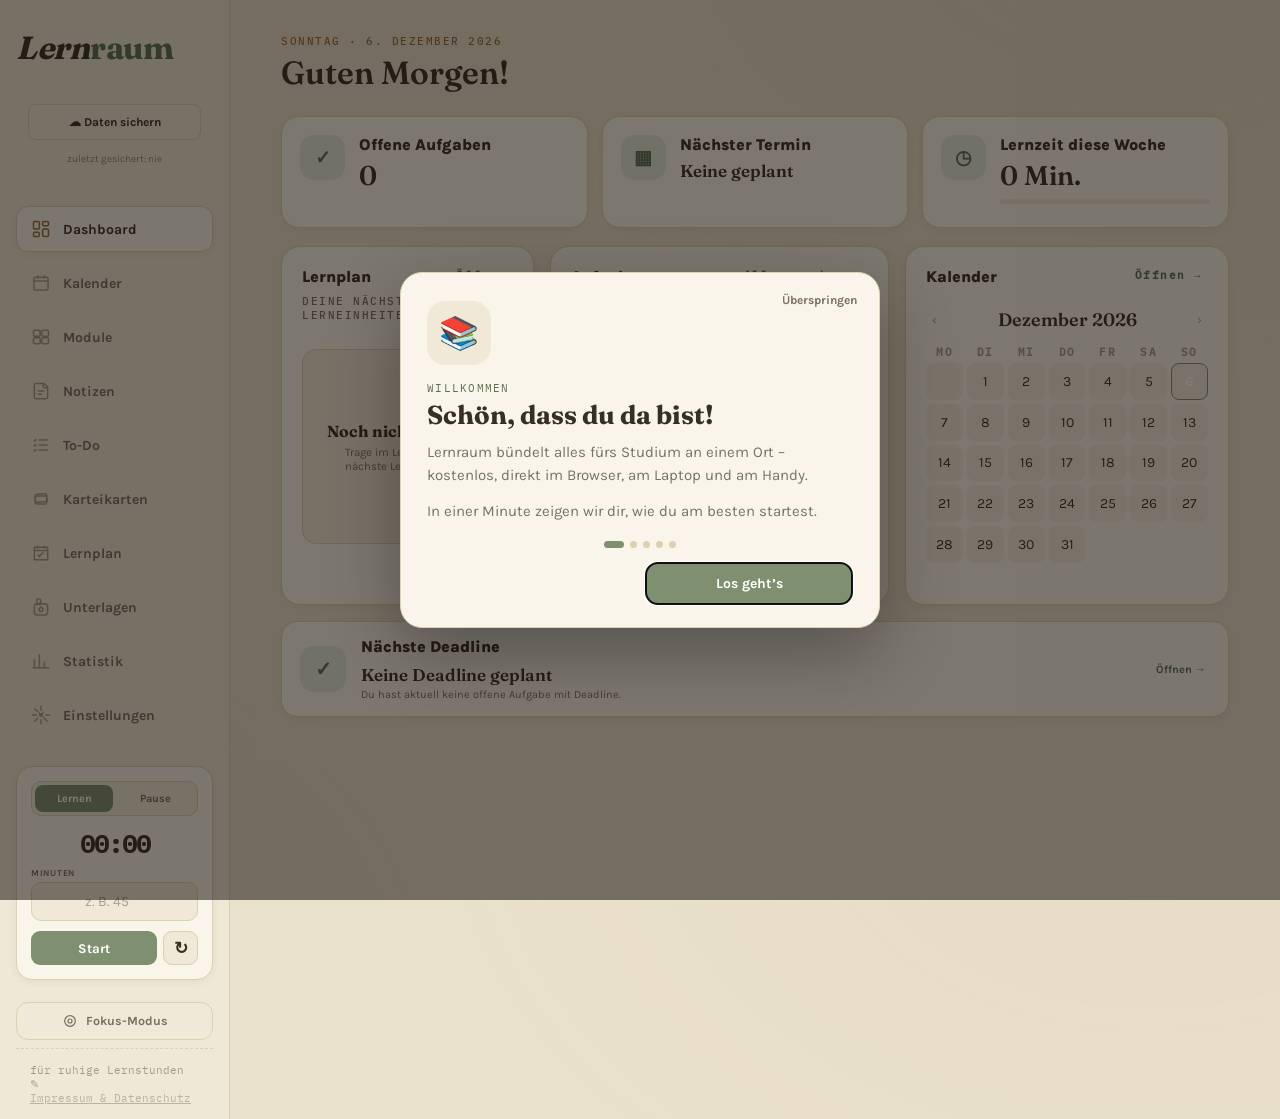
==== commit 728305bf: "Feedback-Funktion entfernen Feedback-Links in Seitenleiste und Einstellungen, feedback.js und den Ab" ====
--- a/index.html
+++ b/index.html
@@ -27,7 +27,7 @@
 <link href="manifest.json" rel="manifest"/>
 <link href="assets/app-icon-192.png" rel="apple-touch-icon"/>
 <link href="assets/fonts/fonts.css" rel="stylesheet"/>
-<link href="style.css?v=38" rel="stylesheet"/>
+<link href="style.css?v=39" rel="stylesheet"/>
 <style id="dashboard-v3-overrides">
 /* Dashboard V3 - nur fuer die neue Startseite */
 #view-dashboard .dash-new-stats{
@@ -320,7 +320,6 @@
 </div>
 <div class="sidebar-foot">
         für ruhige Lernstunden ✎<br>
-  <a href="#" onclick="openFeedbackDialog(); return false;" style="color:inherit; font-size:11px; opacity:.7;">Feedback</a> · 
 <a href="rechtliches.html" style="color:inherit; font-size:11px; opacity:.7;">Impressum &amp; Datenschutz</a>
   </div>
 </div>
@@ -655,8 +654,28 @@
 <button class="btn ghost" onclick="initiateSyncLogout()" style="width:100%; font-size:12px; color:var(--error);">Abmelden</button>
 </div>
 </div>
+
+<!-- BACKUP -->
+<div class="card" style="margin-top:12px;">
+<h3 style="margin:0 0 4px 0; font-size:15px; font-weight:600;">Backup</h3>
+<p style="margin:0 0 14px 0; font-size:12px; color:var(--text-secondary);">Alle Daten inkl. Unterlagen als Datei sichern oder ein Backup wieder laden</p>
+<div style="display:flex; gap:8px; flex-wrap:wrap;">
+<button class="btn" id="lr-export-btn" onclick="exportLernraumData()" style="flex:1; min-width:150px; font-size:12px;">↓ Backup herunterladen</button>
+<button class="btn ghost" onclick="importLernraumData()" style="flex:1; min-width:150px; font-size:12px;">↑ Backup laden</button>
+</div>
+</div>
+
+<!-- KONTO LÖSCHEN -->
+<div class="card" style="margin-top:12px;">
+<div style="display:flex; align-items:center; justify-content:space-between; gap:12px; flex-wrap:wrap;">
+<div style="flex:1; min-width:180px;">
+<h3 style="margin:0 0 4px 0; font-size:15px; font-weight:600;">Konto löschen</h3>
+<p id="lr-delete-hint" style="margin:0; font-size:12px; color:var(--text-secondary);">Löscht dein Konto und alle Daten in der Cloud.</p>
+</div>
+<button class="btn ghost" onclick="openDeleteAccountDialog()" style="font-size:12px; color:var(--error); border-color:var(--error); white-space:nowrap;">Konto löschen</button>
+</div>
+</div>
    <p style="margin-top:20px; text-align:center; font-size:11px; opacity:.6;">
-     <a href="#" onclick="openFeedbackDialog(); return false;" style="color:inherit;">Feedback &amp; Ideen</a> ·
 <a href="rechtliches.html" style="color:inherit;">Impressum &amp; Datenschutz</a>
    </p>
 </div>
@@ -925,7 +944,7 @@
         </label>
 <input id="doc-file-input" onchange="handleDocUpload(event)" style="display:none;" type="file"/>
 <span style="font-size:11.5px; color:var(--ink-faint);">
-                bis 100 MB pro Datei
+                bis 50 MB pro Datei
            </span>
 </div>
 <div class="folder-add" style="justify-content:center;">
@@ -954,13 +973,14 @@
        SCRIPTS
 ========================================================= -->
 <script src="vendor/supabase-2.117.2.js"></script>
-<script src="app-v1.js?v=14" defer></script>
+<script src="app-v1.js?v=16" defer></script>
 <script src="calendar-redesign-v3.js?v=1005" defer></script>
 <script src="calendar-series.js?v=1" defer></script>
-<script src="sync.js?v=304"></script>
+<script src="docs-sync.js?v=1" defer></script>
+<script src="sync.js?v=306"></script>
 <script src="settings-panel.js?v=303"></script>
-<script src="feedback.js?v=1"></script>
 <script src="onboarding.js?v=1" defer></script>
+<script src="account-tools.js?v=1" defer></script>
 <script id="dashboard-v3-script">
 (function(){
   'use strict';
--- a/style.css
+++ b/style.css
@@ -15,6 +15,7 @@
   --clay-dark: #9A6C39;
   --clay-tint: #F2E4CC;
   --rust: #A65F49;
+  --error: var(--rust);
   --rust-tint: #F2DED7;
   --dusk: #6E85A0;
   --dusk-tint: #E2E7EE;
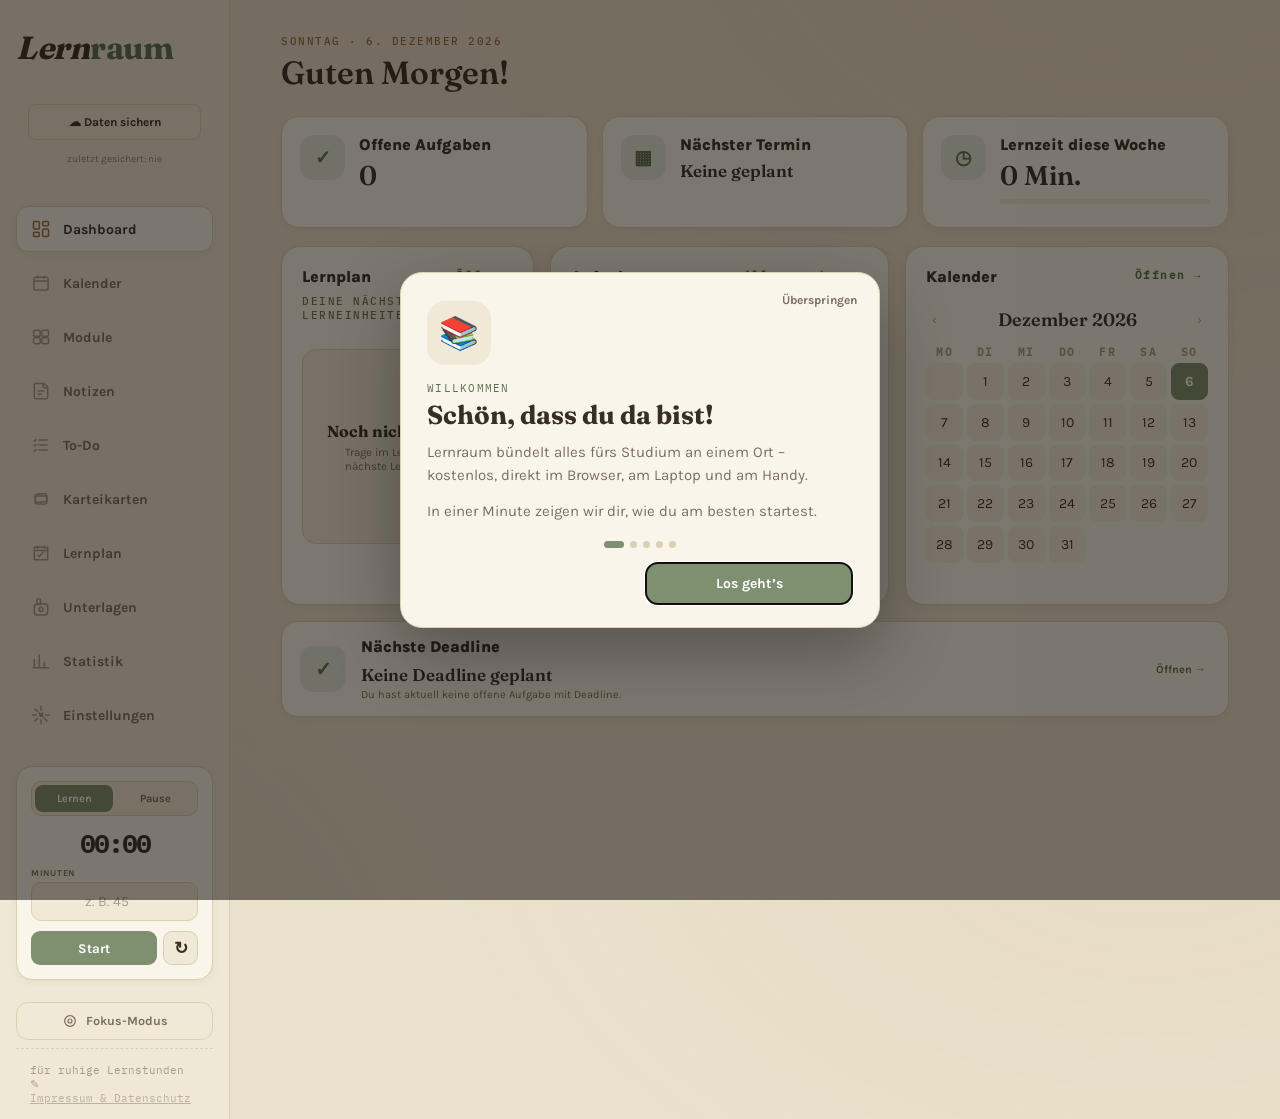
==== commit 32c42c93: "Dashboard-Kalender: heutigen Tag lesbar machen, Datum im Klick-Link reparieren Die heutige Zahl war " ====
--- a/index.html
+++ b/index.html
@@ -27,7 +27,7 @@
 <link href="manifest.json" rel="manifest"/>
 <link href="assets/app-icon-192.png" rel="apple-touch-icon"/>
 <link href="assets/fonts/fonts.css" rel="stylesheet"/>
-<link href="style.css?v=39" rel="stylesheet"/>
+<link href="style.css?v=40" rel="stylesheet"/>
 <style id="dashboard-v3-overrides">
 /* Dashboard V3 - nur fuer die neue Startseite */
 #view-dashboard .dash-new-stats{
@@ -973,7 +973,7 @@
        SCRIPTS
 ========================================================= -->
 <script src="vendor/supabase-2.117.2.js"></script>
-<script src="app-v1.js?v=16" defer></script>
+<script src="app-v1.js?v=17" defer></script>
 <script src="calendar-redesign-v3.js?v=1005" defer></script>
 <script src="calendar-series.js?v=1" defer></script>
 <script src="docs-sync.js?v=1" defer></script>
--- a/style.css
+++ b/style.css
@@ -1553,3 +1553,6 @@
   transform: translateY(0) !important;
   box-shadow: 0 2px 4px rgba(76, 175, 80, 0.3) !important;
 }
+/* Heute im Dashboard-Mini-Kalender: muss die Hintergrund-Regeln für hell/dunkel überstimmen */
+html:not(.dark) .dash-calendar-card .mini-cal-day.today,
+html.dark .dash-calendar-card .mini-cal-day.today { background: var(--sage); color: #fff; border-color: var(--sage); }
